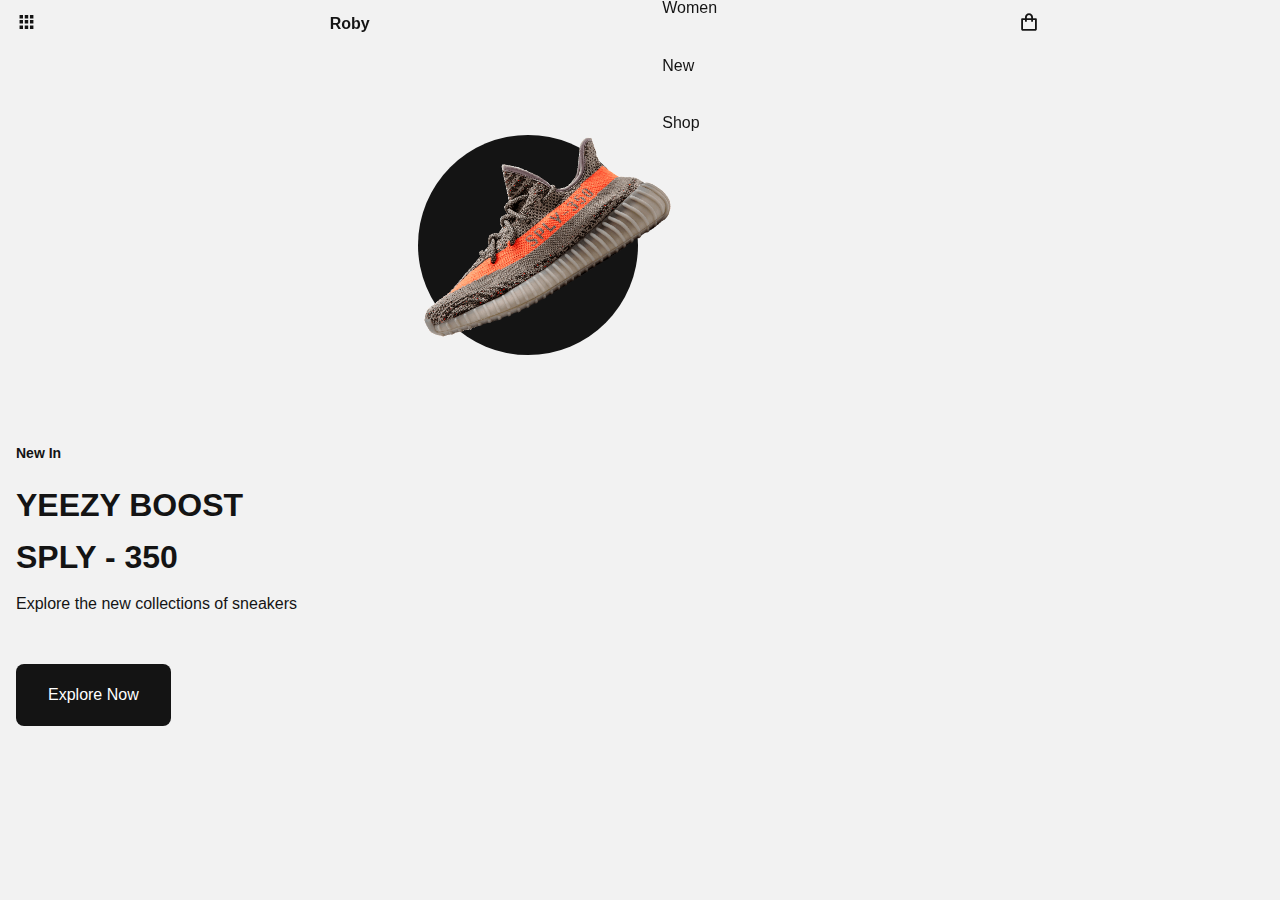
==== index.html @ 5e6370f6 "feat: home display" ====
<!DOCTYPE html>
<html lang="en">

<head>
    <meta charset="UTF-8" />
    <meta name="viewport" content="width=device-width, initial-scale=1.0" />
    <link rel="stylesheet" href="assets/css/style.css" />
    <link rel="stylesheet" href="https://unpkg.com/boxicons@2.1.4/css/boxicons.min.css" />
    <title>E-commerce</title>
</head>

<body>
    <header class="l-header" id="header">
        <nav class="nav bd-grid">
            <div class="nav__toggle" id="nav-toggle">
                <i class="bx bxs-grid"></i>
            </div>

            <a href="#" class="nav__logo">Roby</a>

            <div class="nav__menu" id="nav-menu">
                <ul class="nav__list">
                    <li class="nav__item">
                        <a href="#home" class="nav__link active">Home</a>
                    </li>
                    <li class="nav__item">
                        <a href="#featured" class="nav__link">Featured</a>
                    </li>
                    <li class="nav__item">
                        <a href="#women" class="nav__link"></a>Women
                    </li>
                    <li class="nav__item"><a href="#new" class="nav__link"></a>New</li>
                    <li class="nav__item"><a href="#" class="nav__link"></a>Shop</li>
                </ul>
            </div>

            <div class="nav__shop">
                <i class="bx bx-shopping-bag"></i>
            </div>
        </nav>
    </header>
    <main class="l-main">
        <!-- HOME  -->
        <section class="home" id="home">
            <div class="home__container bd-grid">
                <div class="home__sneaker">
                    <div class="home__shape"></div>
                    <img src="assets/img/imghome.png" alt="" class="home__img" />
                </div>

                <div class="home__data">
                    <span class="home__new">New In</span>
                    <h1 class="home__title">
                        YEEZY BOOST <br />
                        SPLY - 350
                    </h1>
                    <p class="home__description">
                        Explore the new collections of sneakers
                    </p>
                    <a href="#" class="button">Explore Now</a>
                </div>
            </div>
        </section>
    </main>
    <footer></footer>
    <script src="main.js"></script>
</body>

</html>
---- assets/css/style.css ----
:root{
    --header-height: 3rem;

    /* Font */
    --font-medium: 500;
    --font-semi-bold: 600;
    --font-bold: 700;

    /* Color */
    --dark-color: #141414;
    --dark-color-light: #8a8a8a;
    --dark-color-lighter: #f2f2f2;
    --white-color: #fff;

    --body-font: 'Poppins', sans-serif;
    --big-font-size: 1.25rem;
    --bigger-font-size: 1.5rem;
    --biggest-font-size: 2rem;
    --h2-font-size: 1.25rem;
    --normal-font-size: .938rem;
    --smaller-font-size: .813rem;

    /* margin */
    --mb-1: .5rem;
    --mb-2: 1rem;
    --mb-3: 1.5rem;
    --mb-4: 2rem;
    --mb-5: 2.5rem;
    --mb-6: 3rem;

    /* z-index */
    --z-fixed: 100;

    /* rotate image */
    --rotate-img: rotate(-30deg);
}

@media screen and (min-width: 768px){
    :root{
        --big-font-size: 1.5rem;
        --bigger-font-size: 2rem;
        --biggest-font-size: 3rem;
        --normal-font-size: 1rem;
        --smaller-font-size: .875rem;
    }
}

*,::before,::after{
    box-sizing: border-box;
}

html{
    scroll-behavior: smooth;
}

body{
    margin: var(--header-height) 0 0 0;
    font-family: var(--body-font);
    font-size: var(--normal-font-size);
    font-weight: var(--font-medium);
    color: var(--dark-color);
    line-height: 1.6;
}

h1, h2, h3, p, ul{
    margin: 0;
}

ul{
    padding: 0;
    list-style: none;
}

a{
    text-decoration: none;
    color: var(--dark-color);
}

img{
    max-width: 100%;
    height: auto;
    display: block;
}

.section{
    padding: 5rem 0 2rem;
}

.section-title{
    position: relative;
    font-size: var(--big-font-size);
    margin-bottom: var(--mb-4);
    text-align: center;
    letter-spacing: .1rem;
}

.section-title::after{
    content: '';
    position: absolute;
    width: 56px;
    height: .18rem;
    top: -1rem;
    left: 0;
    right: 0;
    margin: auto;
    background-color: var(--dark-color);
}

.bd-grid{
    max-width: 1024px;
    display: grid;
    grid-template-columns: 100%;
    column-gap: 2rem;
    width: calc(100%-2rem);
    margin-left: var(--mb-2);
    margin-right: var(--mb-2);
}

.l-header{
    width: 100%;
    position: fixed;
    top: 0;
    left: 0;
    z-index: var(--z-fixed);
    background-color: var(--dark-color-lighter);
}

.nav{
    height: var(--header-height);
    display: flex;
    justify-content: space-between;
    align-items: center;
}

@media screen and (max-width: 768px){
    .nav__menu{
        position: fixed;
        top: var(--header-height);
        left: -100%;
        width: 70%;
        height: 100vh;
        padding: 2rem;
        background-color: var(--white-color);
        transition: .5s;
    }
}

.nav__item{
    margin-bottom: var(--mb-4);
}

.nav__logo{
    font-weight: var(--font-semi-bold);
}

.nav__toggle, .nav__shop{
    font-size: 1.3rem;
    cursor: pointer;
}

.nav__toggle:hover{
    scale: 110%;
}

.show{
    left: 0;
}

.active{
    position: relative;
}

.active::before{
    content: '';
    position: absolute;
    bottom: -.5rem;
    left: 45%;
    width: 4px;
    height: 4px;
    background-color: var(--dark-color);
    border-radius: 50%;
}

.scroll-header{
    background-color: var(--white-color);
    box-shadow: 0 2px 4px rgba(0, 0, 0, .1);
}



/* HOME  */
.home{
    background-color: var(--dark-color-lighter);
    overflow: hidden;
}

.home__container{
    height: calc(100vh - var(--header-height));
}

.home__sneaker{
    position: relative;
    display: flex;
    justify-content: center;
    align-self: center;
}

.home__shape{
    width: 220px;
    height: 220px;
    background-color: var(--dark-color);
    border-radius: 50%;
}

.home__img{
    position: absolute;
    top: 1.5rem;
    max-width: initial;
    width: 275px;
    transform: var(--rotate-img);
}

.home__new{
    display: block;
    font-size: var(--smaller-font-size);
    font-weight: var(--font-semi-bold);
    margin-bottom: var(--mb-2);
}

.home__title{
    font-size: var(--bigger-font-size);
    margin-bottom: var(--mb-1);
}

.home__description{
    margin-bottom: var(--mb-6);
}

/* BUTTONS */
.button{
    display: inline-block;
    background-color: var(--dark-color);
    color: var(--white-color);
    padding: 1.125rem 2rem;
    font-weight: var(--font-medium);
    border-radius: .5rem;
    transition: .3s;
}

.button:hover{
    transform: translateY(-.25remkk)
}
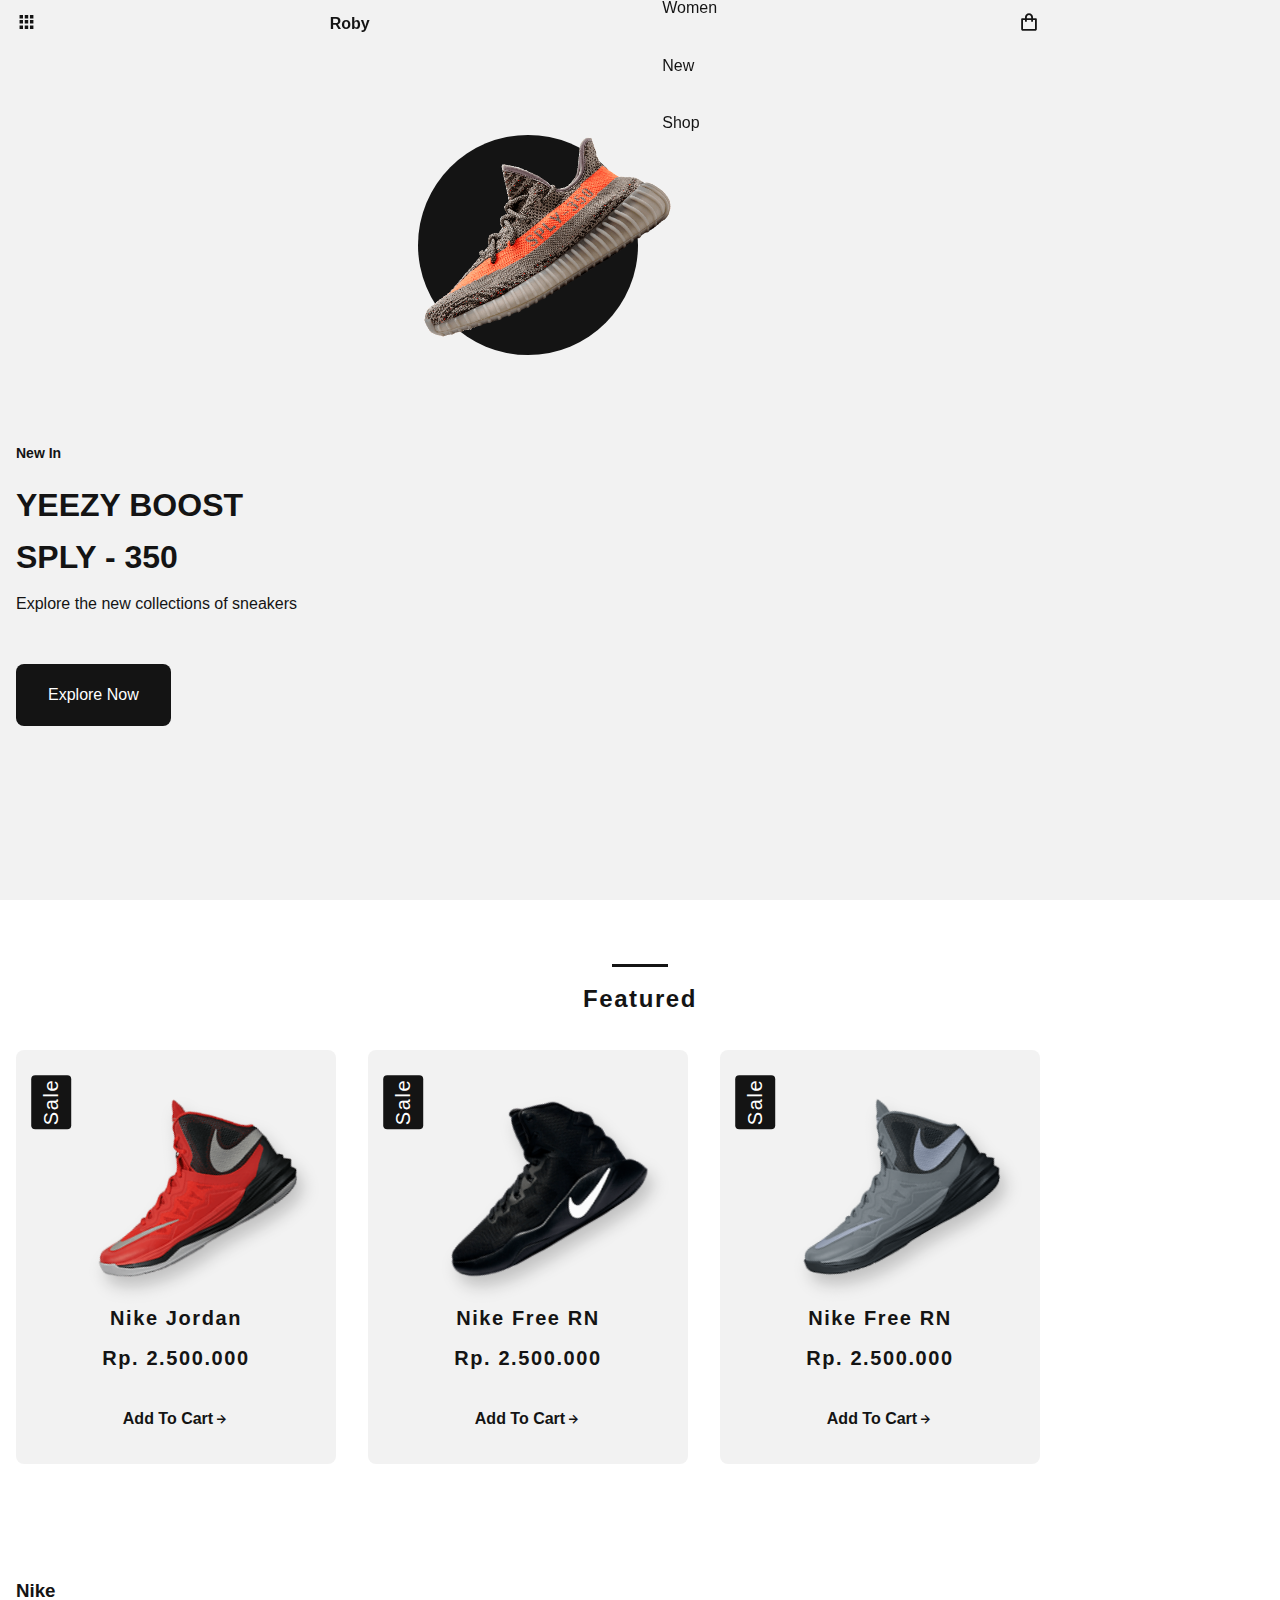
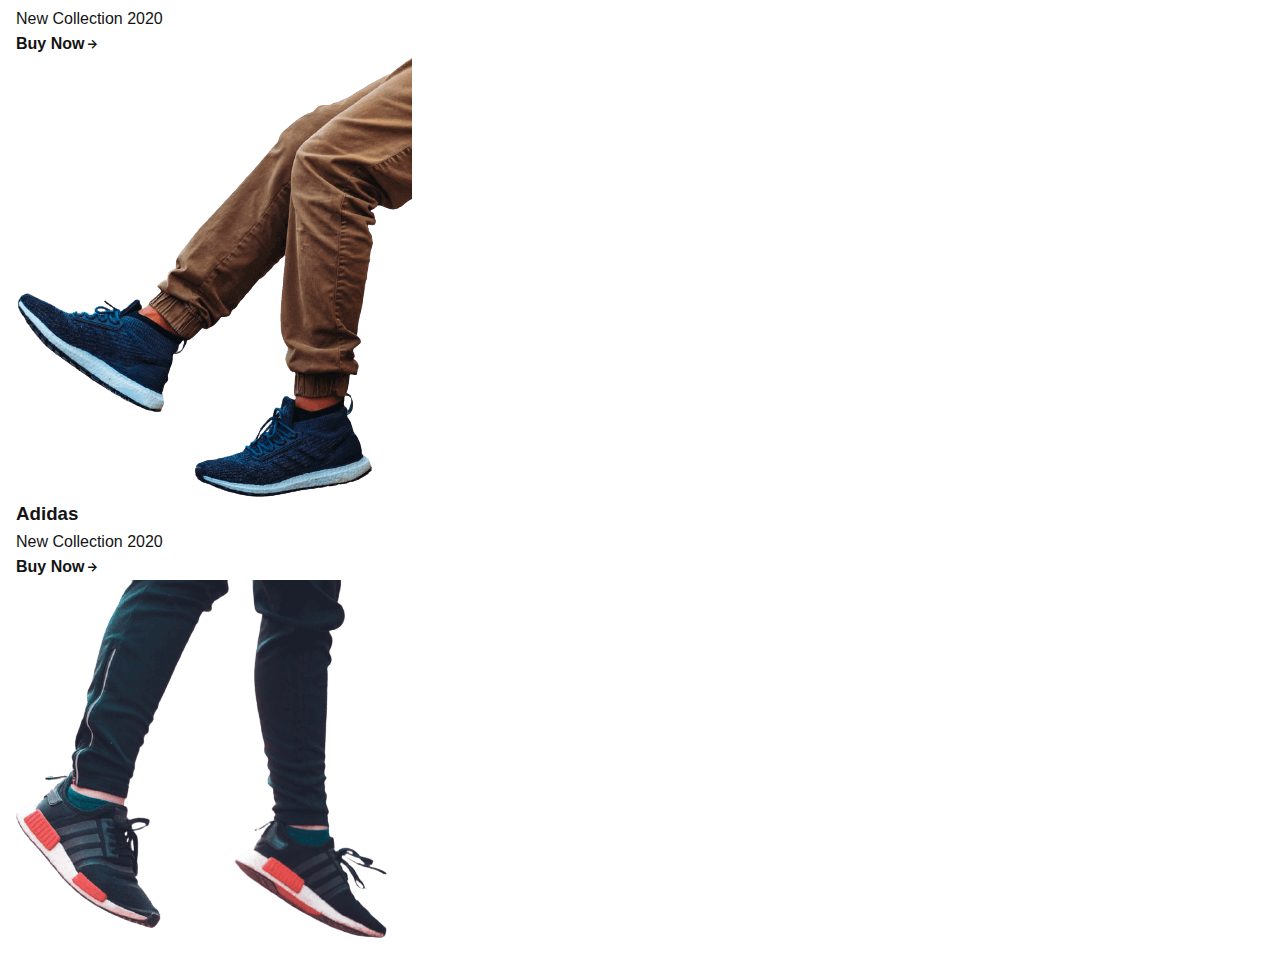
==== commit 49c04a99: "feat:: add featured section" ====
--- a/index.html
+++ b/index.html
@@ -61,6 +61,62 @@
                 </div>
             </div>
         </section>
+
+        <!-- FEATURED  -->
+        <section class="featured section" id="featured">
+            <h2 class="section-title">Featured</h2>
+
+            <div class="featured__container bd-grid">
+                <article class="sneaker">
+                    <div class="sneaker__sale">Sale</div>
+                    <img src="assets/img/featured1.png" alt="" class="sneaker__img">
+                    <span class="sneaker__name">Nike Jordan</span>
+                    <span class="sneaker__price">Rp. 2.500.000</span>
+                    <a href="" class="button-light">Add To Cart<i class='bx bx-right-arrow-alt'></i></a>
+                </article>
+                <article class="sneaker">
+                    <div class="sneaker__sale">Sale</div>
+                    <img src="assets/img/featured2.png" alt="" class="sneaker__img">
+                    <span class="sneaker__name">Nike Free RN</span>
+                    <span class="sneaker__price">Rp. 2.500.000</span>
+                    <a href="" class="button-light">Add To Cart<i class='bx bx-right-arrow-alt'></i></a>
+                </article>
+                <article class="sneaker">
+                    <div class="sneaker__sale">Sale</div>
+                    <img src="assets/img/featured3.png" alt="" class="sneaker__img">
+                    <span class="sneaker__name">Nike Free RN</span>
+                    <span class="sneaker__price">Rp. 2.500.000</span>
+                    <a href="" class="button-light">Add To Cart<i class='bx bx-right-arrow-alt'></i></a>
+                </article>
+            </div>
+        </section>
+
+        <!-- COLLECTIONS  -->
+        <section class="collection section">
+            <div class="collection__container bd-grid">
+                <div class="collection__card">
+                    <div class="collection__data">
+                        <h3 class="collection_name">Nike</h3>
+                        <p class="collection__description">New Collection 2020</p>
+                        <a href="#" class="button-light">Buy Now<i class='bx bx-right-arrow-alt'></i></a>
+                    </div>
+
+                    <img src="assets/img/collection1.png" alt="" class="colllection__img">
+                </div>
+            </div>
+            <div class="collection__container bd-grid">
+                <div class="collection__card">
+                    <div class="collection__data">
+                        <h3 class="collection_name">Adidas</h3>
+                        <p class="collection__description">New Collection 2020</p>
+                        <a href="#" class="button-light">Buy Now<i class='bx bx-right-arrow-alt'></i></a>
+                    </div>
+
+                    <img src="assets/img/collection2.png" alt="" class="colllection__img">
+                </div>
+            </div>
+        </section>
+
     </main>
     <footer></footer>
     <script src="main.js"></script>
--- a/assets/css/style.css
+++ b/assets/css/style.css
@@ -248,5 +248,79 @@
 }
 
 .button:hover{
-    transform: translateY(-.25remkk)
+    transform: translateY(-.25rem)
+}
+
+.button-light{
+    display: inline-flex;
+    color: var(--dark-color);
+    font-weight: var(--font-bold);
+    align-items: center;
+}
+
+.button-icon{
+    font-size: 1.25rem;
+    margin-left: var(--mb-1);
+    transition: .3s;
+}
+
+.button-light:hover .button-icon{
+    transform: translateX(.25rem);
+}
+
+/* FEATURED */
+
+.featured__container{
+    row-gap: 2rem;
+    grid-template-columns: repeat(auto-fit, minmax(220px, 1fr));
+
+}
+
+.sneaker{
+    position: relative;
+    display: flex;
+    flex-direction: column;
+    align-items: center;
+    padding: 2rem;
+    background-color: var(--dark-color-lighter);
+    border-radius: .5rem;
+    transition: .3s;
+}
+
+.sneaker__sale{
+    position: absolute;
+    left: .5rem;
+    background-color: var(--dark-color);
+    color: var(--white-color);
+    padding: .25rem .25rem;
+    border-radius: .25rem;
+    font-size: var(--h2-font-size);
+    transform: rotate(-90deg);
+    letter-spacing: .1rem;
+}
+
+.sneaker__img{
+    width: 220px;
+    margin-top: var(--mb-3);
+    margin-bottom: var(--mb-6);
+    transform: var(--rotate-img);
+    filter: drop-shadow(0 12px 8px rgba(0,0,0,.2));
+}
+
+.sneaker__name, .sneaker__price{
+    font-size: var(--h2-font-size);
+    letter-spacing: .1rem;
+    font-weight: var(--font-semi-bold);
+}
+
+.sneaker__name{
+    margin-bottom: var(--mb-1);
+}
+
+.sneaker__price{
+    margin-bottom: var(--mb-4);
+}
+
+.sneaker:hover{
+    transform: translateY(-.5rem);
 }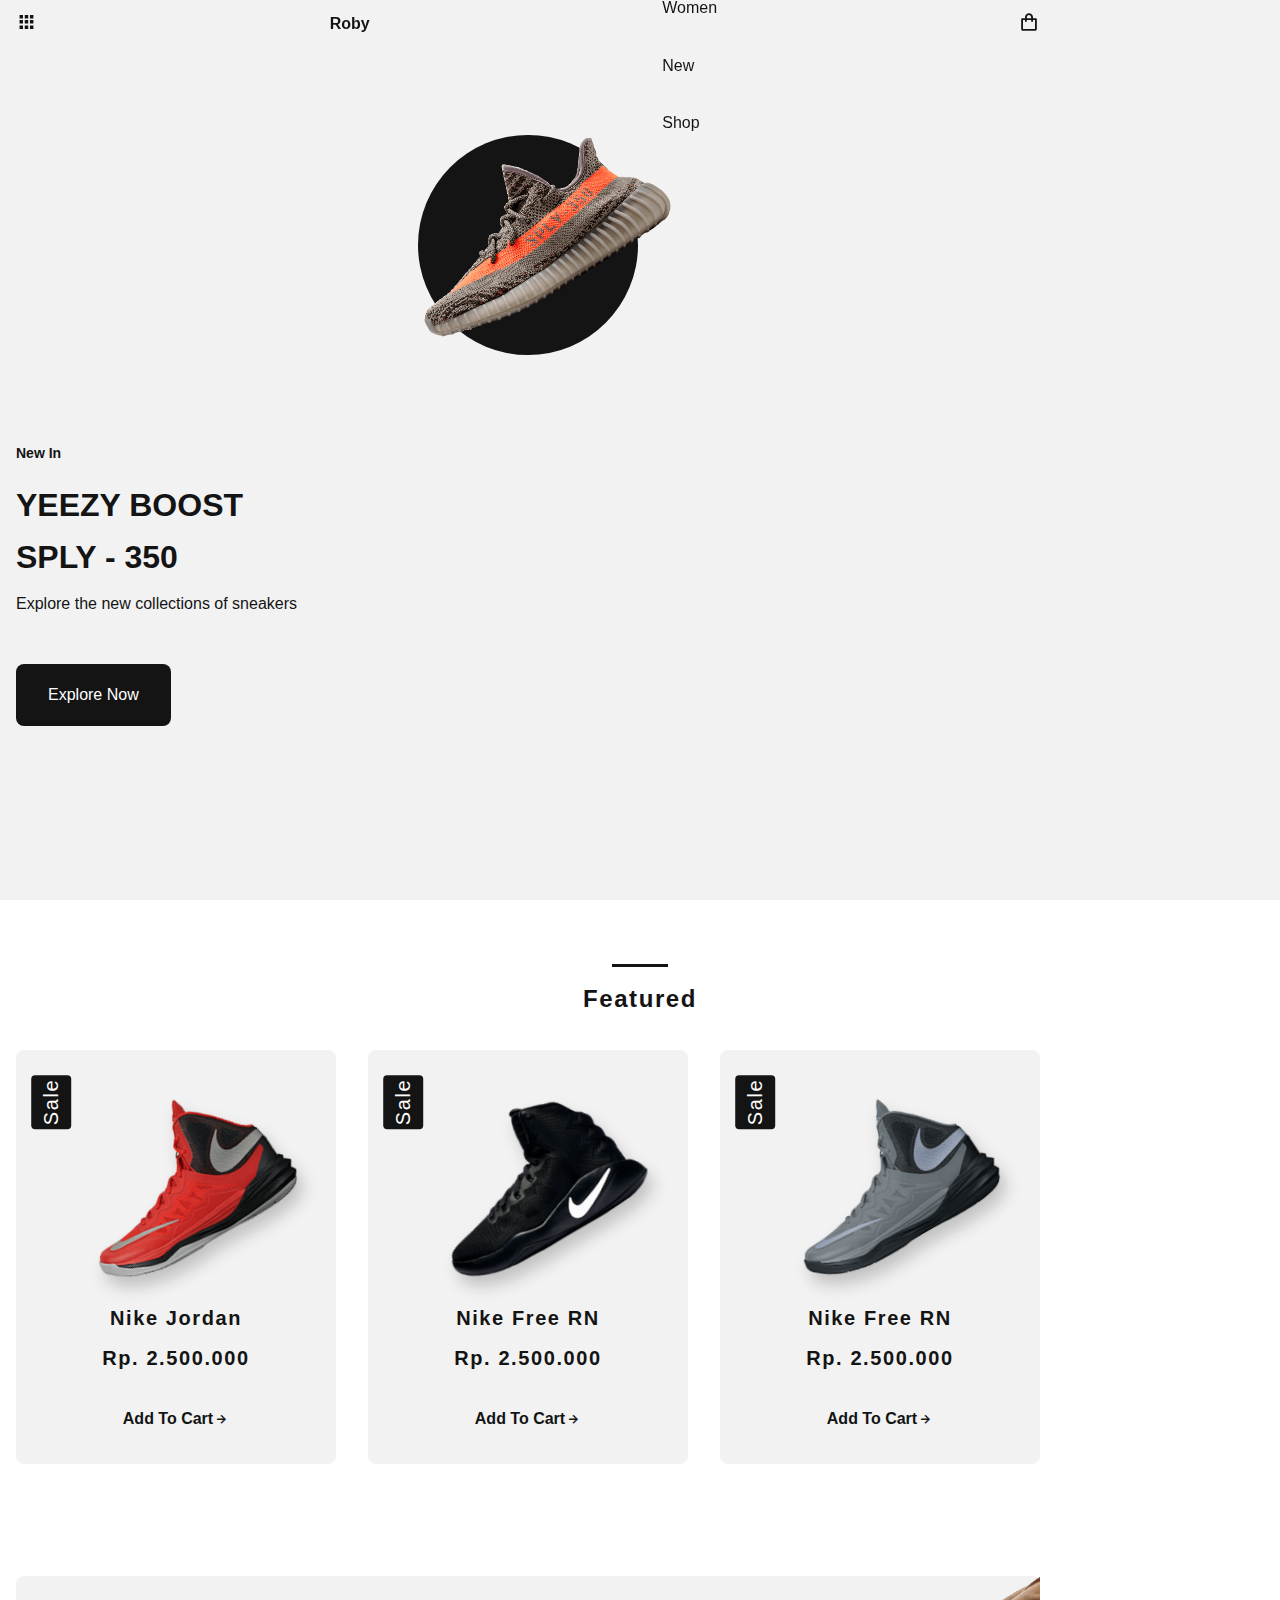
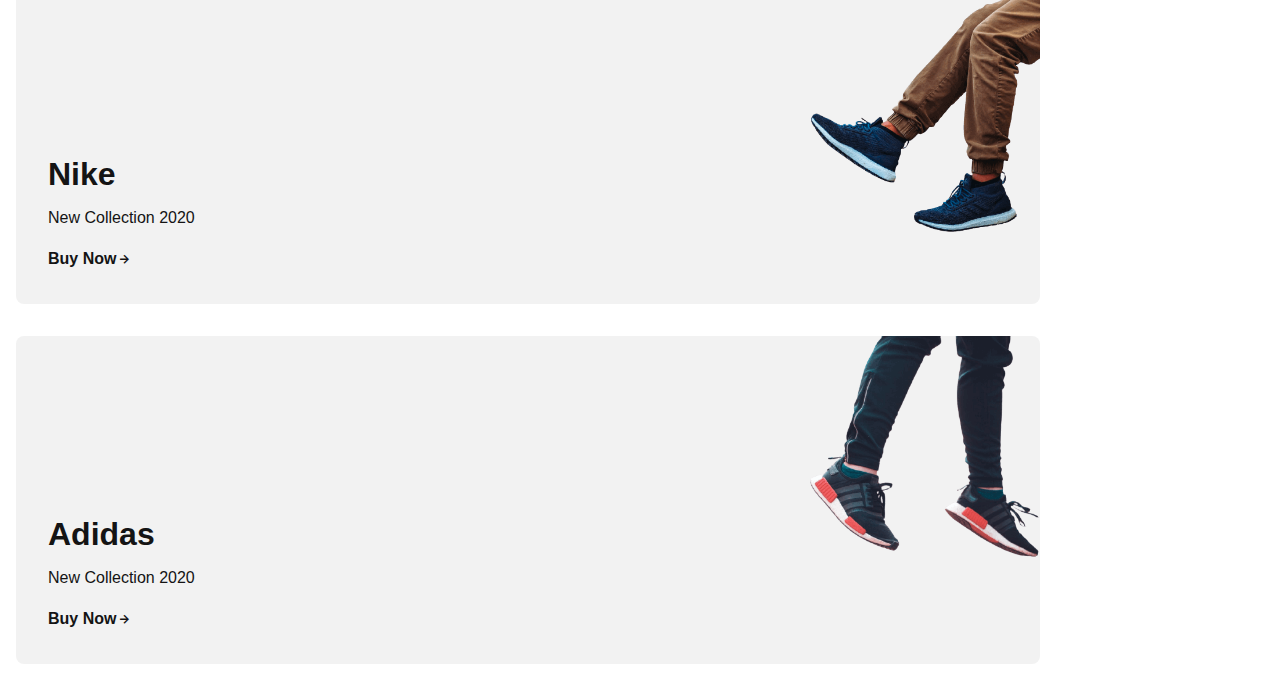
==== commit 30ad254b: "feat: add collection section" ====
--- a/index.html
+++ b/index.html
@@ -96,25 +96,24 @@
             <div class="collection__container bd-grid">
                 <div class="collection__card">
                     <div class="collection__data">
-                        <h3 class="collection_name">Nike</h3>
+                        <h3 class="collection__name">Nike</h3>
                         <p class="collection__description">New Collection 2020</p>
                         <a href="#" class="button-light">Buy Now<i class='bx bx-right-arrow-alt'></i></a>
                     </div>
 
-                    <img src="assets/img/collection1.png" alt="" class="colllection__img">
+                    <img src="assets/img/collection1.png" alt="" class="collection__img">
                 </div>
-            </div>
-            <div class="collection__container bd-grid">
                 <div class="collection__card">
                     <div class="collection__data">
-                        <h3 class="collection_name">Adidas</h3>
+                        <h3 class="collection__name">Adidas</h3>
                         <p class="collection__description">New Collection 2020</p>
                         <a href="#" class="button-light">Buy Now<i class='bx bx-right-arrow-alt'></i></a>
                     </div>
 
-                    <img src="assets/img/collection2.png" alt="" class="colllection__img">
+                    <img src="assets/img/collection2.png" alt="" class="collection__img">
                 </div>
             </div>
+            
         </section>
 
     </main>
--- a/assets/css/style.css
+++ b/assets/css/style.css
@@ -323,4 +323,44 @@
 
 .sneaker:hover{
     transform: translateY(-.5rem);
-}+}
+
+/* COLLECTION  */
+.collection__container{
+    row-gap: 2rem;
+    justify-content: center;
+}
+
+.collection__card{
+    position: relative;
+    display: flex;
+    height: 328px;
+    background-color: var(--dark-color-lighter);
+    padding: 2rem;
+    border-radius: .5rem;
+    transition: .3s;
+}
+
+.collection__data{
+    align-self: flex-end;
+}
+
+.collection__img{
+    position: absolute;
+    top: 0;
+    right: 0;
+    width: 230px;
+}
+
+.collection__name{
+    font-size: var(--bigger-font-size);
+    margin-bottom: .25rem;
+}
+
+.collection__description{
+    margin-bottom: var(--mb-2);
+}
+
+.collection__card:hover{
+    transform: translateY(-.5rem);
+}
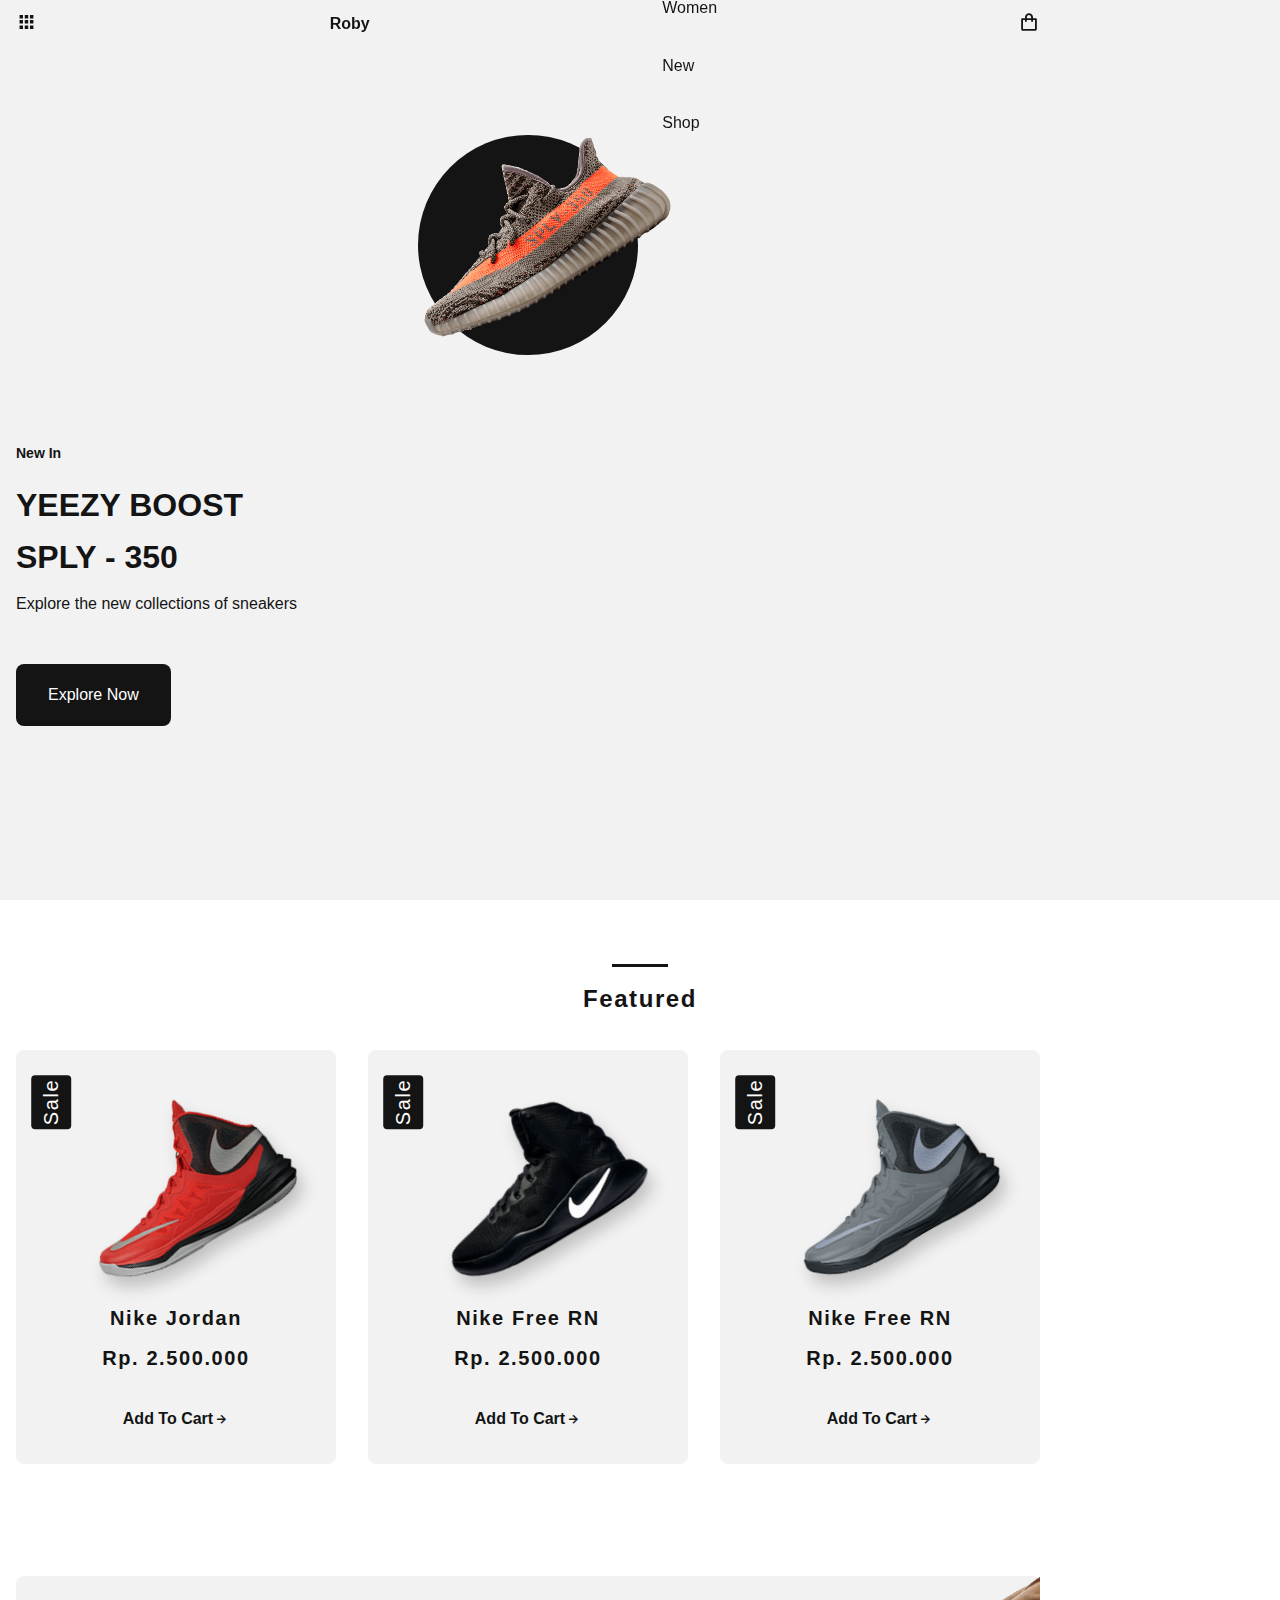
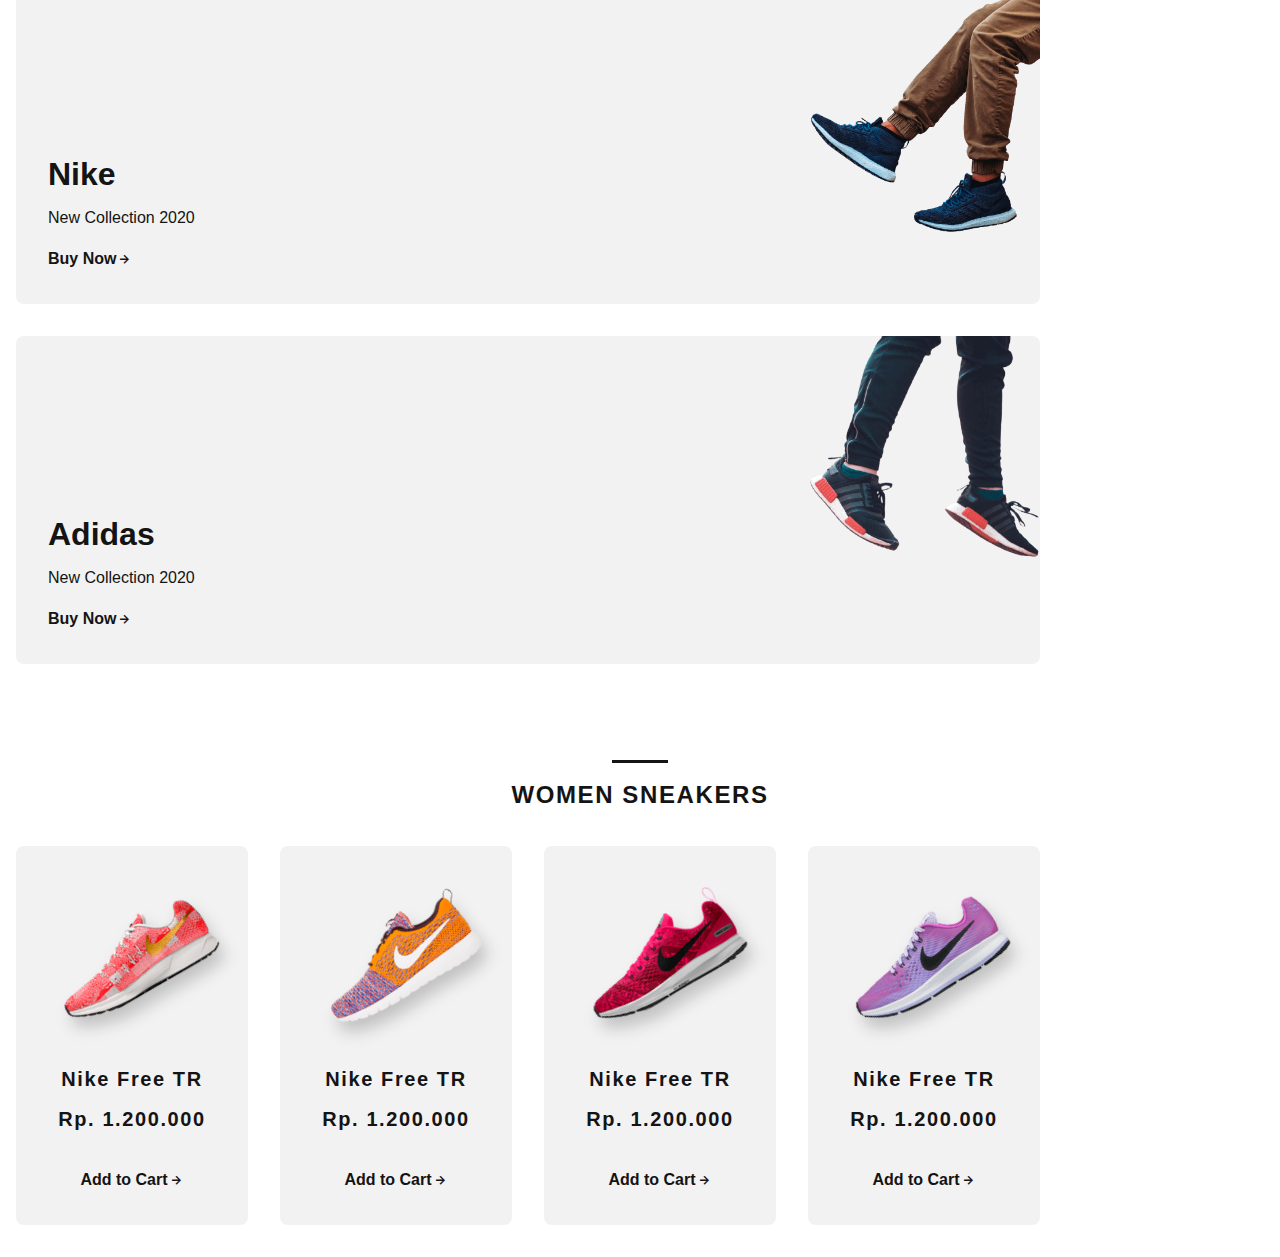
==== commit 95acb161: "feat: add women sneakers section" ====
--- a/index.html
+++ b/index.html
@@ -113,7 +113,38 @@
                     <img src="assets/img/collection2.png" alt="" class="collection__img">
                 </div>
             </div>
-            
+        </section>
+
+        <section class="women section" id="women">
+            <h2 class="section-title">WOMEN SNEAKERS</h2>
+
+            <div class="women__container bd-grid">
+
+                <article class="sneaker">
+                    <img src="assets/img/women1.png" alt="" class="sneaker__img">
+                    <span class="sneaker__name">Nike Free TR</span>
+                    <span class="sneaker__price">Rp. 1.200.000</span>
+                    <a href="" class="button-light">Add to Cart<i class='bx bx-right-arrow-alt'></i></a>
+                </article>
+                <article class="sneaker">
+                    <img src="assets/img/women2.png" alt="" class="sneaker__img">
+                    <span class="sneaker__name">Nike Free TR</span>
+                    <span class="sneaker__price">Rp. 1.200.000</span>
+                    <a href="" class="button-light">Add to Cart<i class='bx bx-right-arrow-alt'></i></a>
+                </article>
+                <article class="sneaker">
+                    <img src="assets/img/women3.png" alt="" class="sneaker__img">
+                    <span class="sneaker__name">Nike Free TR</span>
+                    <span class="sneaker__price">Rp. 1.200.000</span>
+                    <a href="" class="button-light">Add to Cart<i class='bx bx-right-arrow-alt'></i></a>
+                </article>
+                <article class="sneaker">
+                    <img src="assets/img/women4.png" alt="" class="sneaker__img">
+                    <span class="sneaker__name">Nike Free TR</span>
+                    <span class="sneaker__price">Rp. 1.200.000</span>
+                    <a href="" class="button-light">Add to Cart<i class='bx bx-right-arrow-alt'></i></a>
+                </article>
+            </div>
         </section>
 
     </main>
--- a/assets/css/style.css
+++ b/assets/css/style.css
@@ -310,7 +310,7 @@
 .sneaker__name, .sneaker__price{
     font-size: var(--h2-font-size);
     letter-spacing: .1rem;
-    font-weight: var(--font-semi-bold);
+    font-weight: var(--font-bold);
 }
 
 .sneaker__name{
@@ -364,3 +364,9 @@
 .collection__card:hover{
     transform: translateY(-.5rem);
 }
+
+/* WOMEN SNEAKERS */
+.women__container{
+    row-gap: 2rem;
+    grid-template-columns: repeat(auto-fit, minmax(220px, 1fr));
+}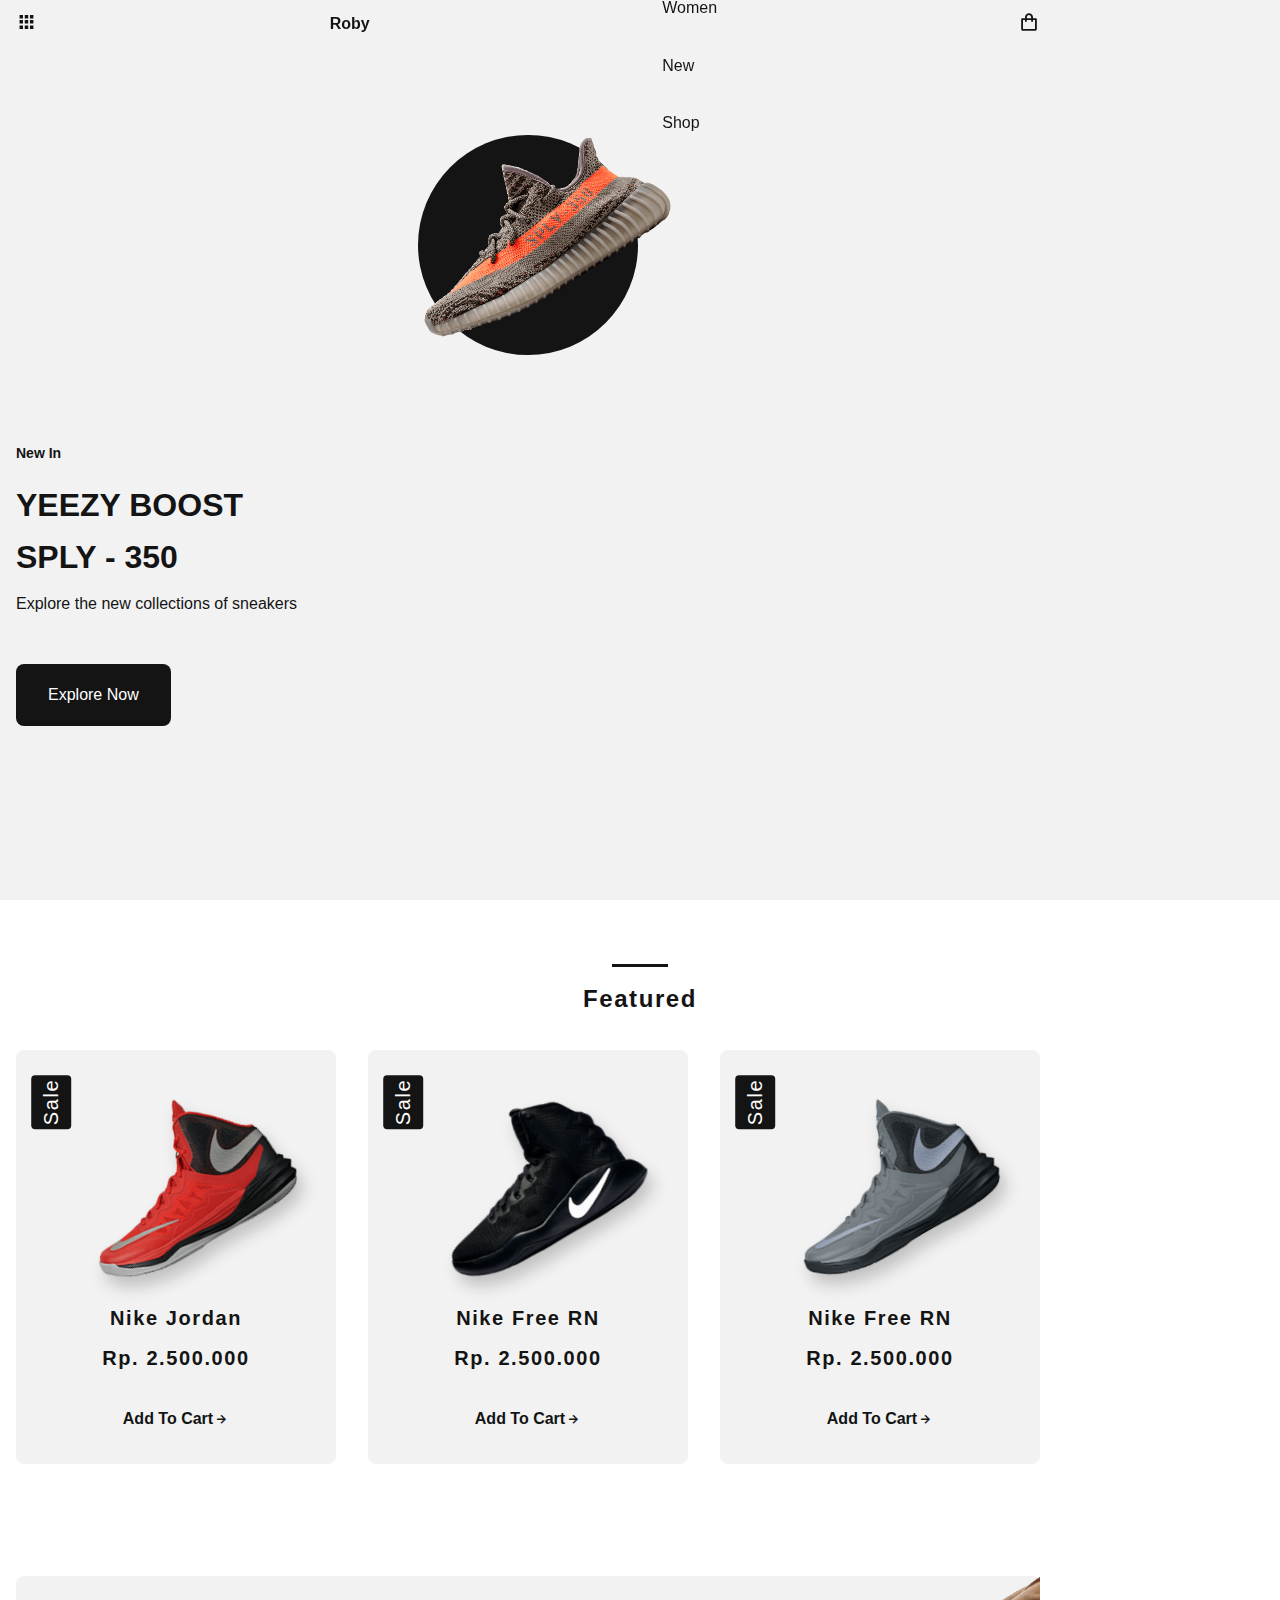
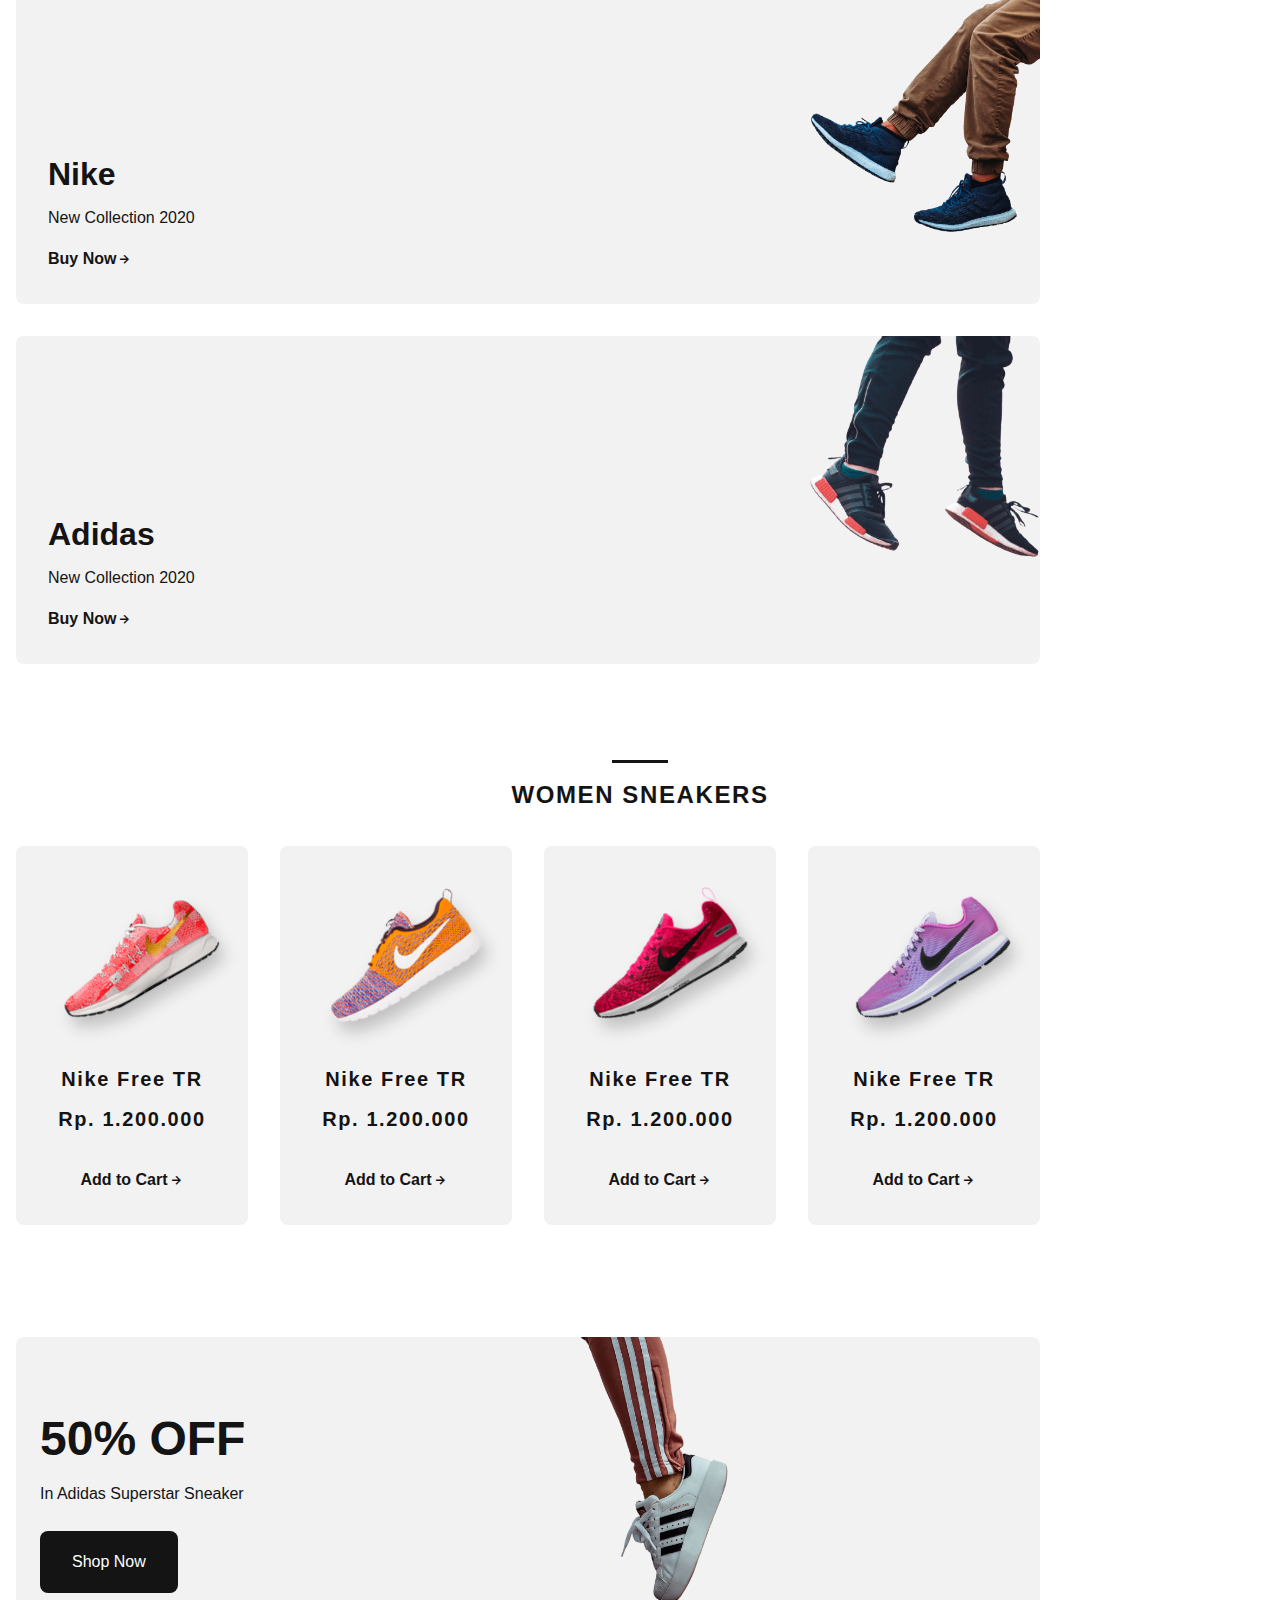
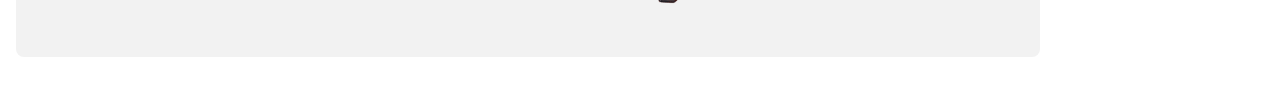
==== commit 8981006a: "feat: add offer section" ====
--- a/index.html
+++ b/index.html
@@ -147,6 +147,20 @@
             </div>
         </section>
 
+
+        <!-- OFFER  -->
+        <section class="offer section">
+            <div class="offer__container bd-grid">
+                <div class="offer__data">
+                    <h3 class="offer__title">50% OFF</h3>
+                    <p class="offer__description">In Adidas Superstar Sneaker</p>
+                    <a href="" class="button">Shop Now</a>
+                </div>
+
+                <img src="assets/img/offert.png" alt="" class="offer__img">
+            </div>
+        </section>
+
     </main>
     <footer></footer>
     <script src="main.js"></script>
--- a/assets/css/style.css
+++ b/assets/css/style.css
@@ -369,4 +369,30 @@
 .women__container{
     row-gap: 2rem;
     grid-template-columns: repeat(auto-fit, minmax(220px, 1fr));
+}
+
+/* OFFER  */
+.offer__container{
+    grid-template-columns: 55% 45%;
+    column-gap: 0;
+    background-color: var(--dark-color-lighter);
+    border-radius: .5rem;
+    justify-content: center;
+}
+
+.offer__data{
+    padding: 4rem 0 4rem 1.5rem;
+}
+
+.offer__title{
+    font-size: var(--biggest-font-size);
+    margin-bottom: .25rem;
+}
+
+.offer__description{
+    margin-bottom: var(--mb-3);
+}
+
+.offer__img{
+    width: 153px;
 }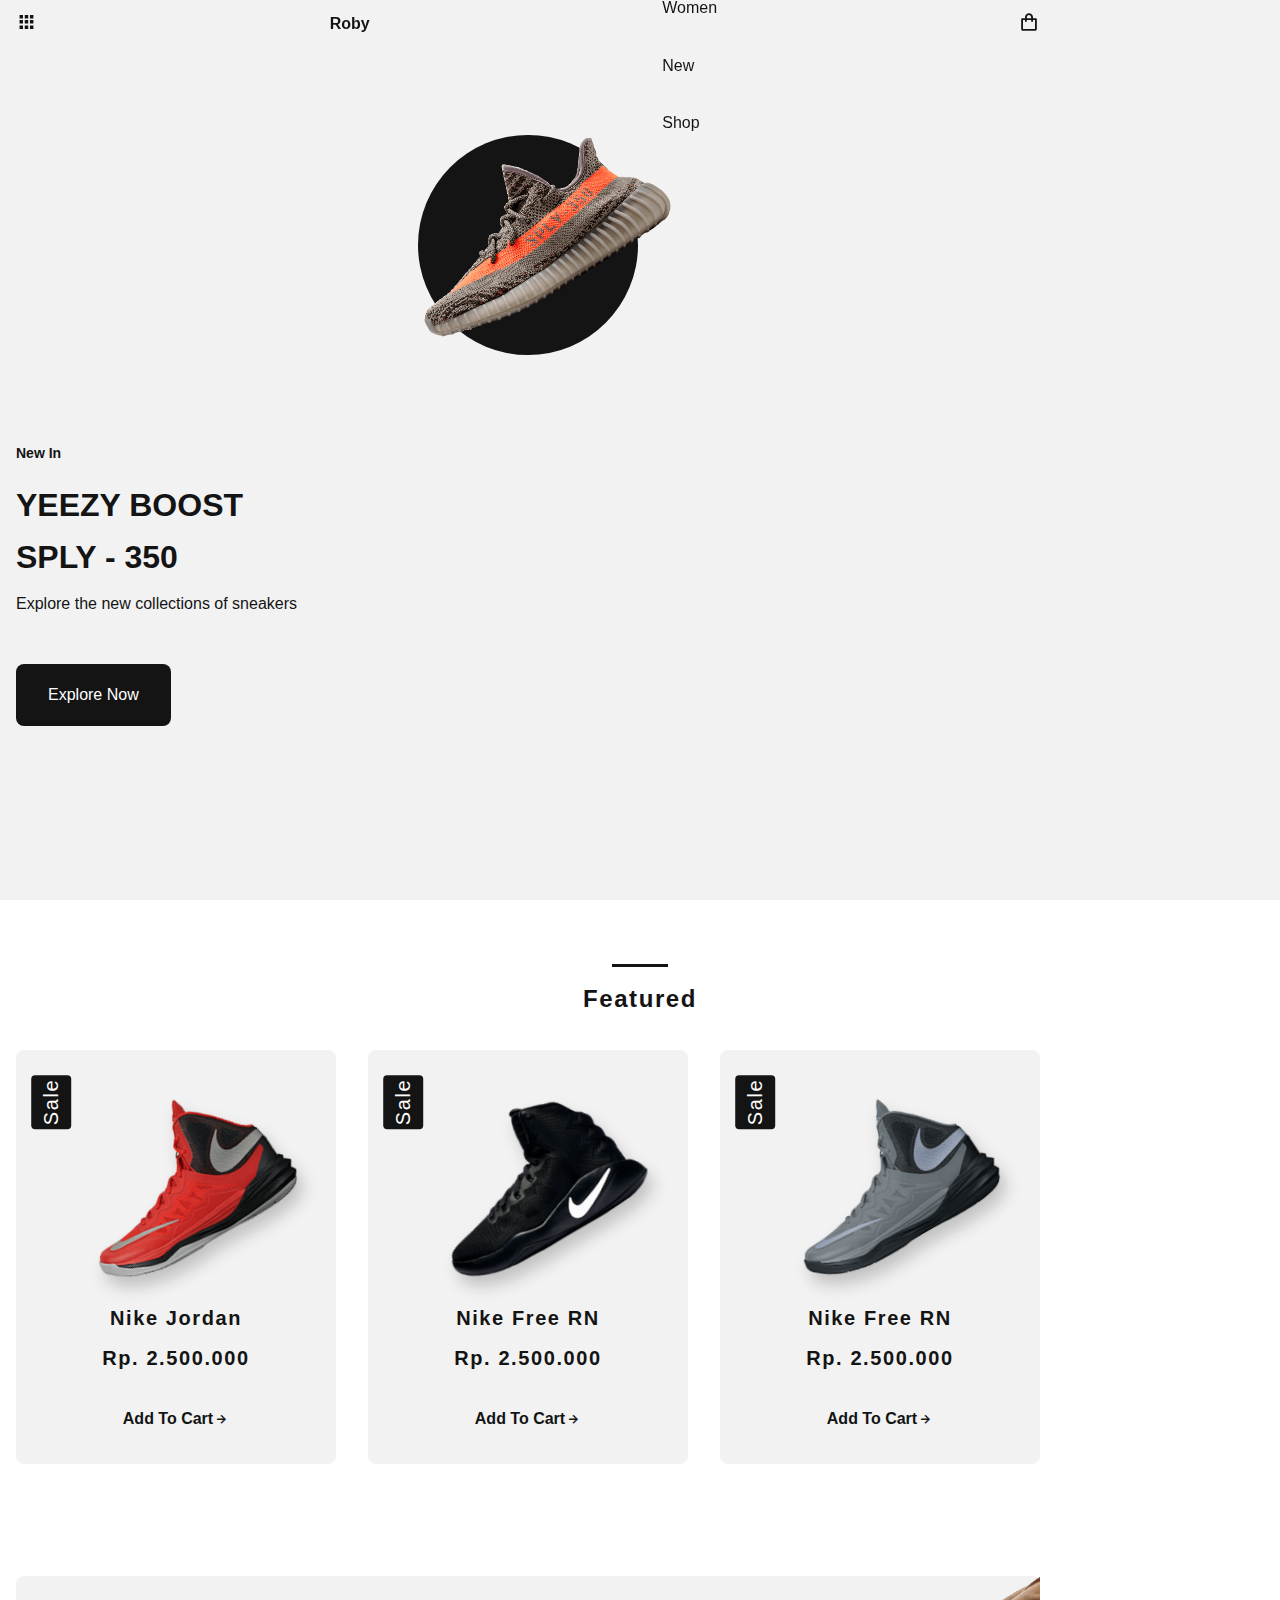
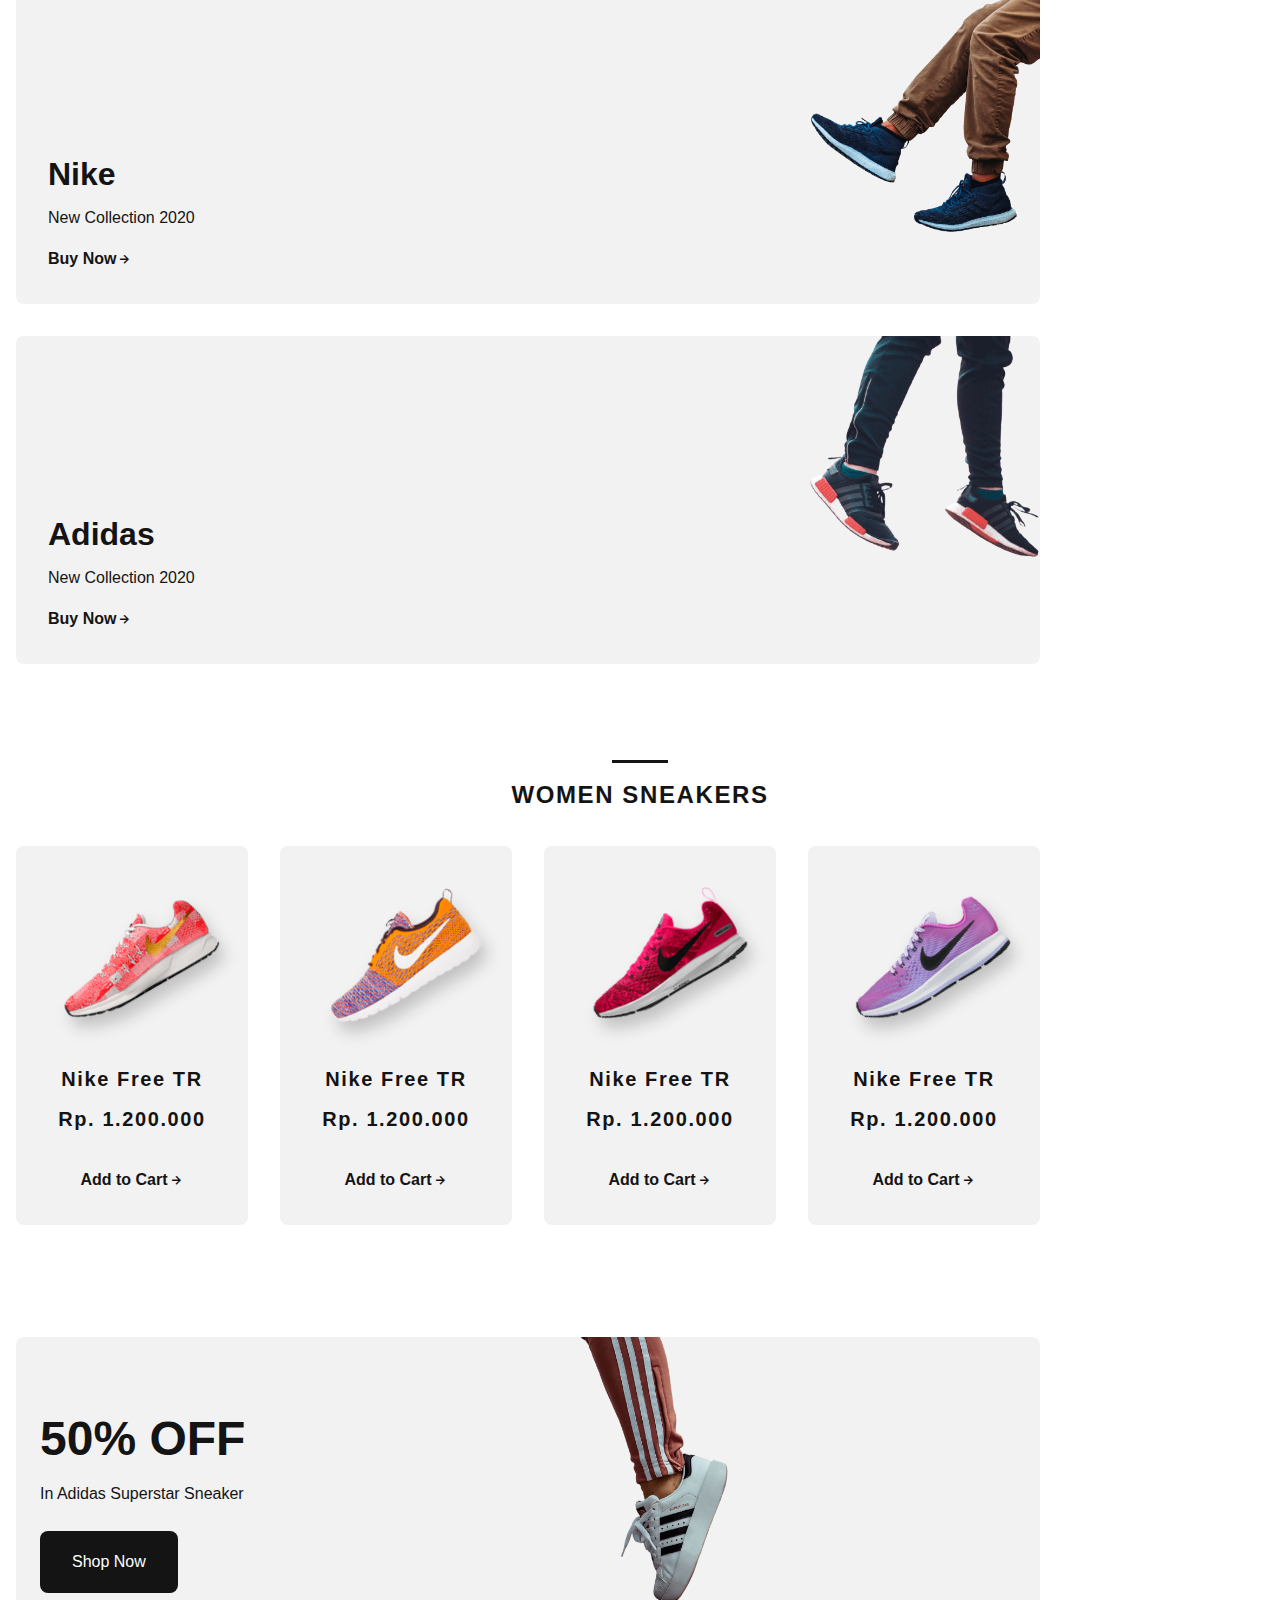
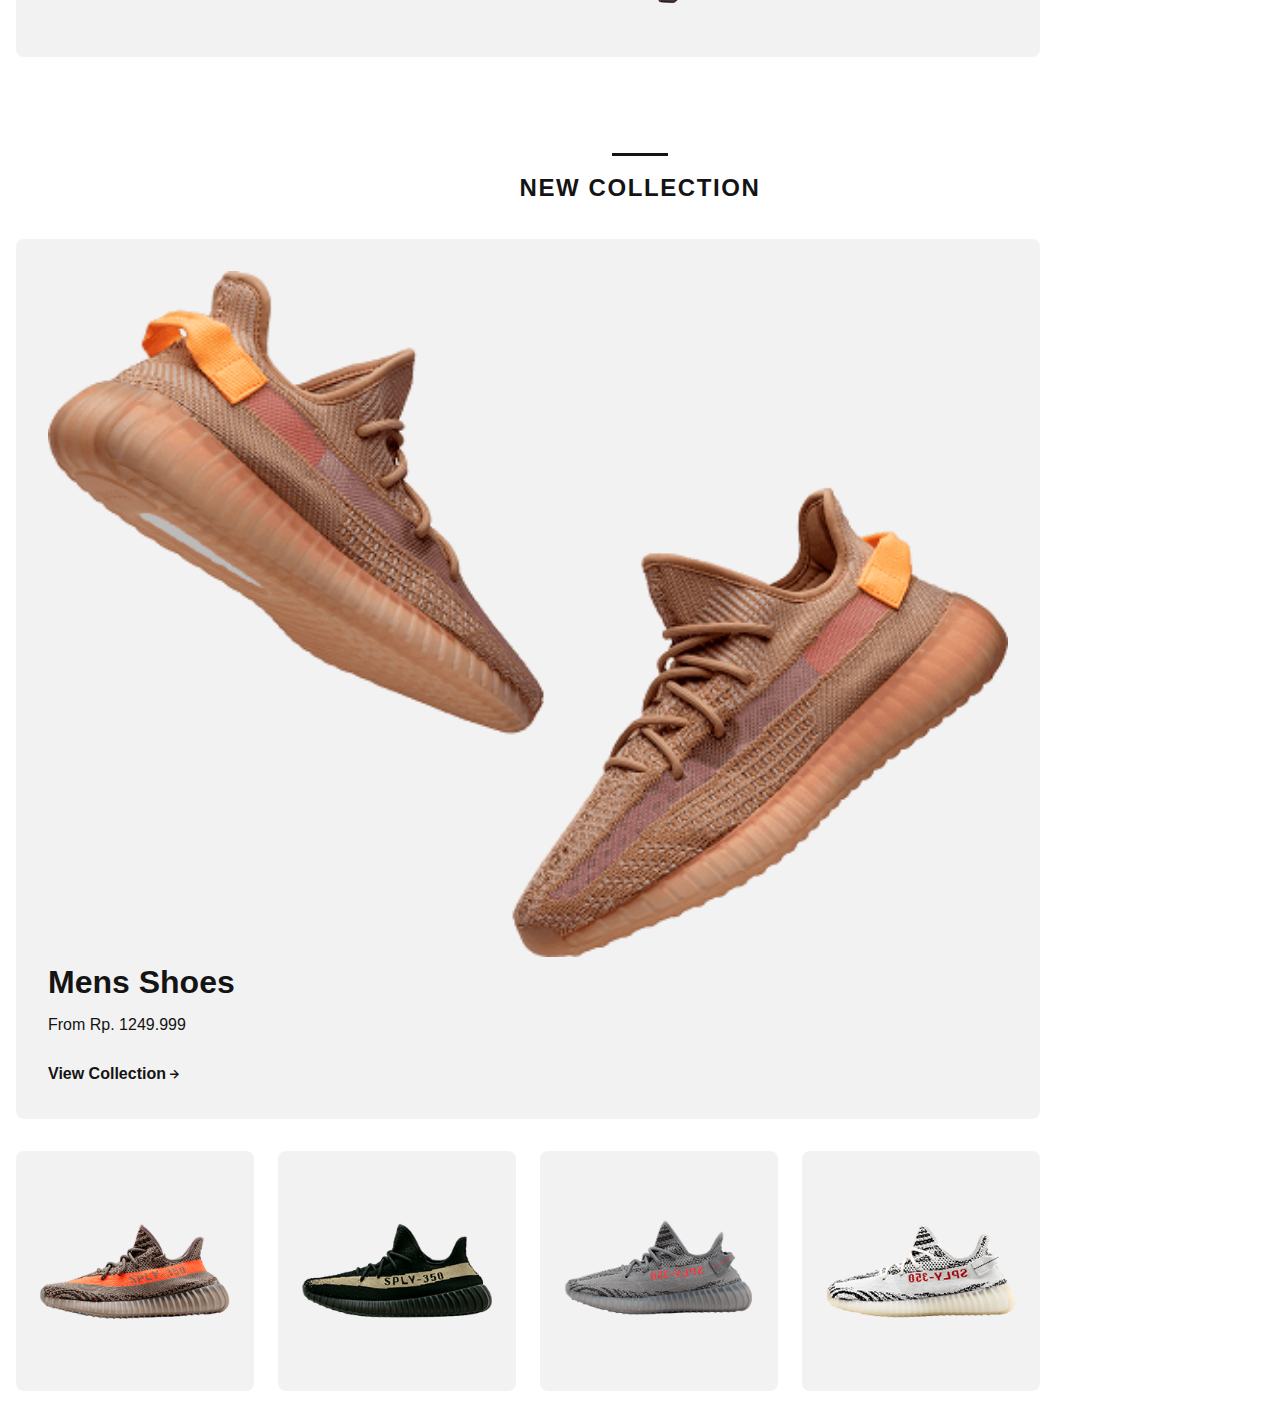
==== commit be5c6637: "feat: add new collection section" ====
--- a/index.html
+++ b/index.html
@@ -161,6 +161,47 @@
             </div>
         </section>
 
+        <!-- NEW COLLECTION  -->
+        <section class="new section" id="new">
+            <h2 class="section-title">NEW COLLECTION</h2>
+
+            <div class="new__container bd-grid">
+                <div class="new__mens">
+                    <img src="assets/img/new1.png" alt="" class="new__mens-img">
+                    <h3 class="new__title">Mens Shoes</h3>
+                    <span class="new__price">From Rp. 1249.999</span>
+                    <a href="" class="button-light">View Collection<i class='bx bx-right-arrow-alt'></i></a>
+                </div>
+
+                <div class="new__sneaker">
+                    <div class="new__sneaker-card">
+                        <img src="assets/img/new2.png" alt="" class="new__sneaker-img">
+                        <div class="new__sneaker-overlay">
+                            <a href="" class="button">Add to Cart</a>
+                        </div>
+                    </div>
+                    <div class="new__sneaker-card">
+                        <img src="assets/img/new3.png" alt="" class="new__sneaker-img">
+                        <div class="new__sneaker-overlay">
+                            <a href="" class="button">Add to Cart</a>
+                        </div>
+                    </div>
+                    <div class="new__sneaker-card">
+                        <img src="assets/img/new4.png" alt="" class="new__sneaker-img">
+                        <div class="new__sneaker-overlay">
+                            <a href="" class="button">Add to Cart</a>
+                        </div>
+                    </div>
+                    <div class="new__sneaker-card">
+                        <img src="assets/img/new5.png" alt="" class="new__sneaker-img">
+                        <div class="new__sneaker-overlay">
+                            <a href="" class="button">Add to Cart</a>
+                        </div>
+                    </div>
+                </div>
+            </div>
+        </section>
+
     </main>
     <footer></footer>
     <script src="main.js"></script>
--- a/assets/css/style.css
+++ b/assets/css/style.css
@@ -395,4 +395,70 @@
 
 .offer__img{
     width: 153px;
+}
+
+/* NEW COLLECTION  */
+.new__container{
+    row-gap: 2rem;
+}
+
+.new__mens{
+    display: flex;
+    flex-direction: column;
+    justify-content: center;
+    background-color: var(--dark-color-lighter);
+    border-radius: .5rem;
+    padding: 2rem;
+}
+
+.new__mens-ig{
+    width: 276px;
+    margin-bottom: var(--mb-3);
+}
+
+.new__title{
+    font-size: var(--bigger-font-size);
+    margin-bottom: .25rem;
+}
+
+.new__price{
+    display: block;
+    margin-bottom: var(--mb-3);
+}
+
+.new__sneaker{
+    display: grid;
+    gap: 1.5rem;
+    grid-template-columns: repeat(auto-fit, minmax(220px, 1fr));
+}
+
+.new__sneaker-card{
+    position: relative;
+    padding: 3.5rem 1.5rem;
+    background-color: var(--dark-color-lighter);
+    border-radius: .5rem;
+    overflow: hidden;
+    display: flex;
+    justify-content: center;
+}
+
+.new__sneaker-img{
+    width: 220px;
+}
+
+.new__sneaker-overlay{
+    position: absolute;
+    left: 0;
+    bottom: -100%;
+    width: 100%;
+    height: 100%;
+    display: flex;
+    justify-content: center;
+    align-items: center;
+    background-color: rgba(138, 138, 138, .3);
+    transition: .3s;
+}
+
+.new__sneaker-card:hover .new__sneaker-overlay{
+    bottom: 0;
 }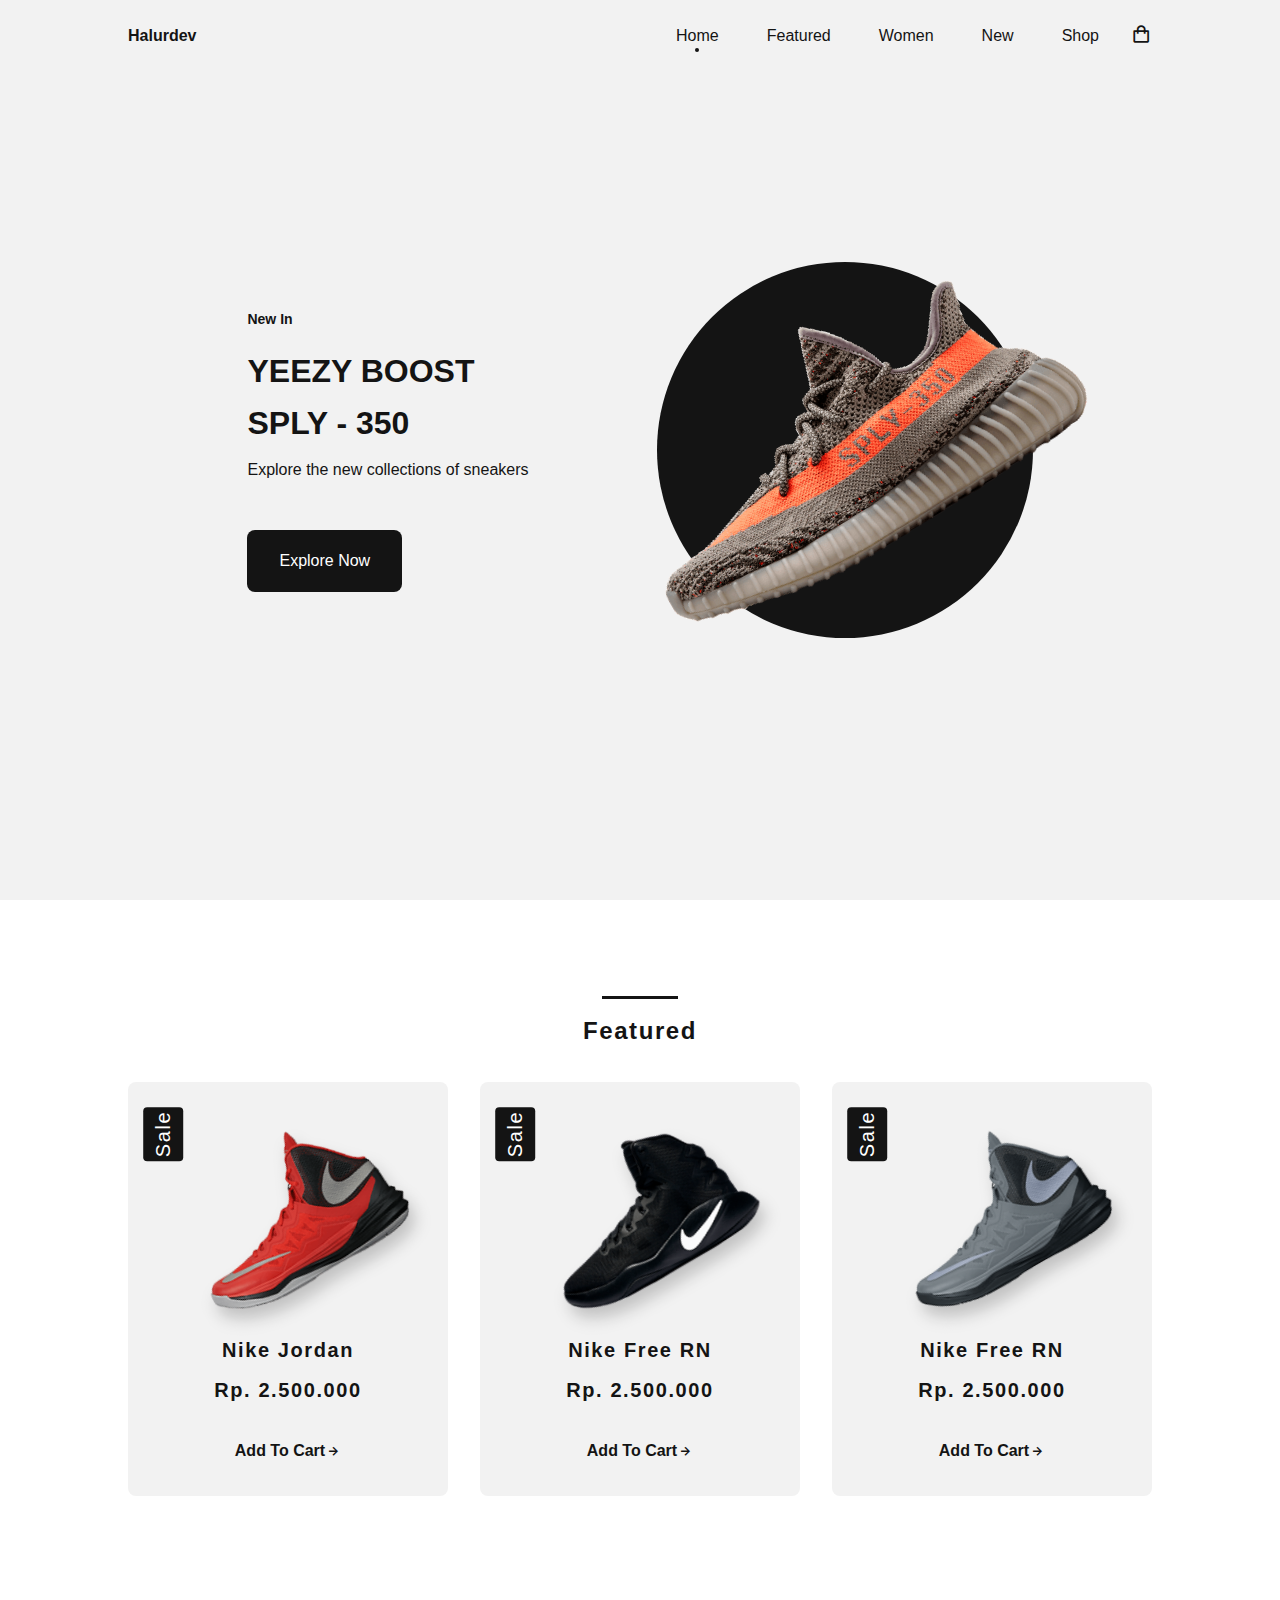
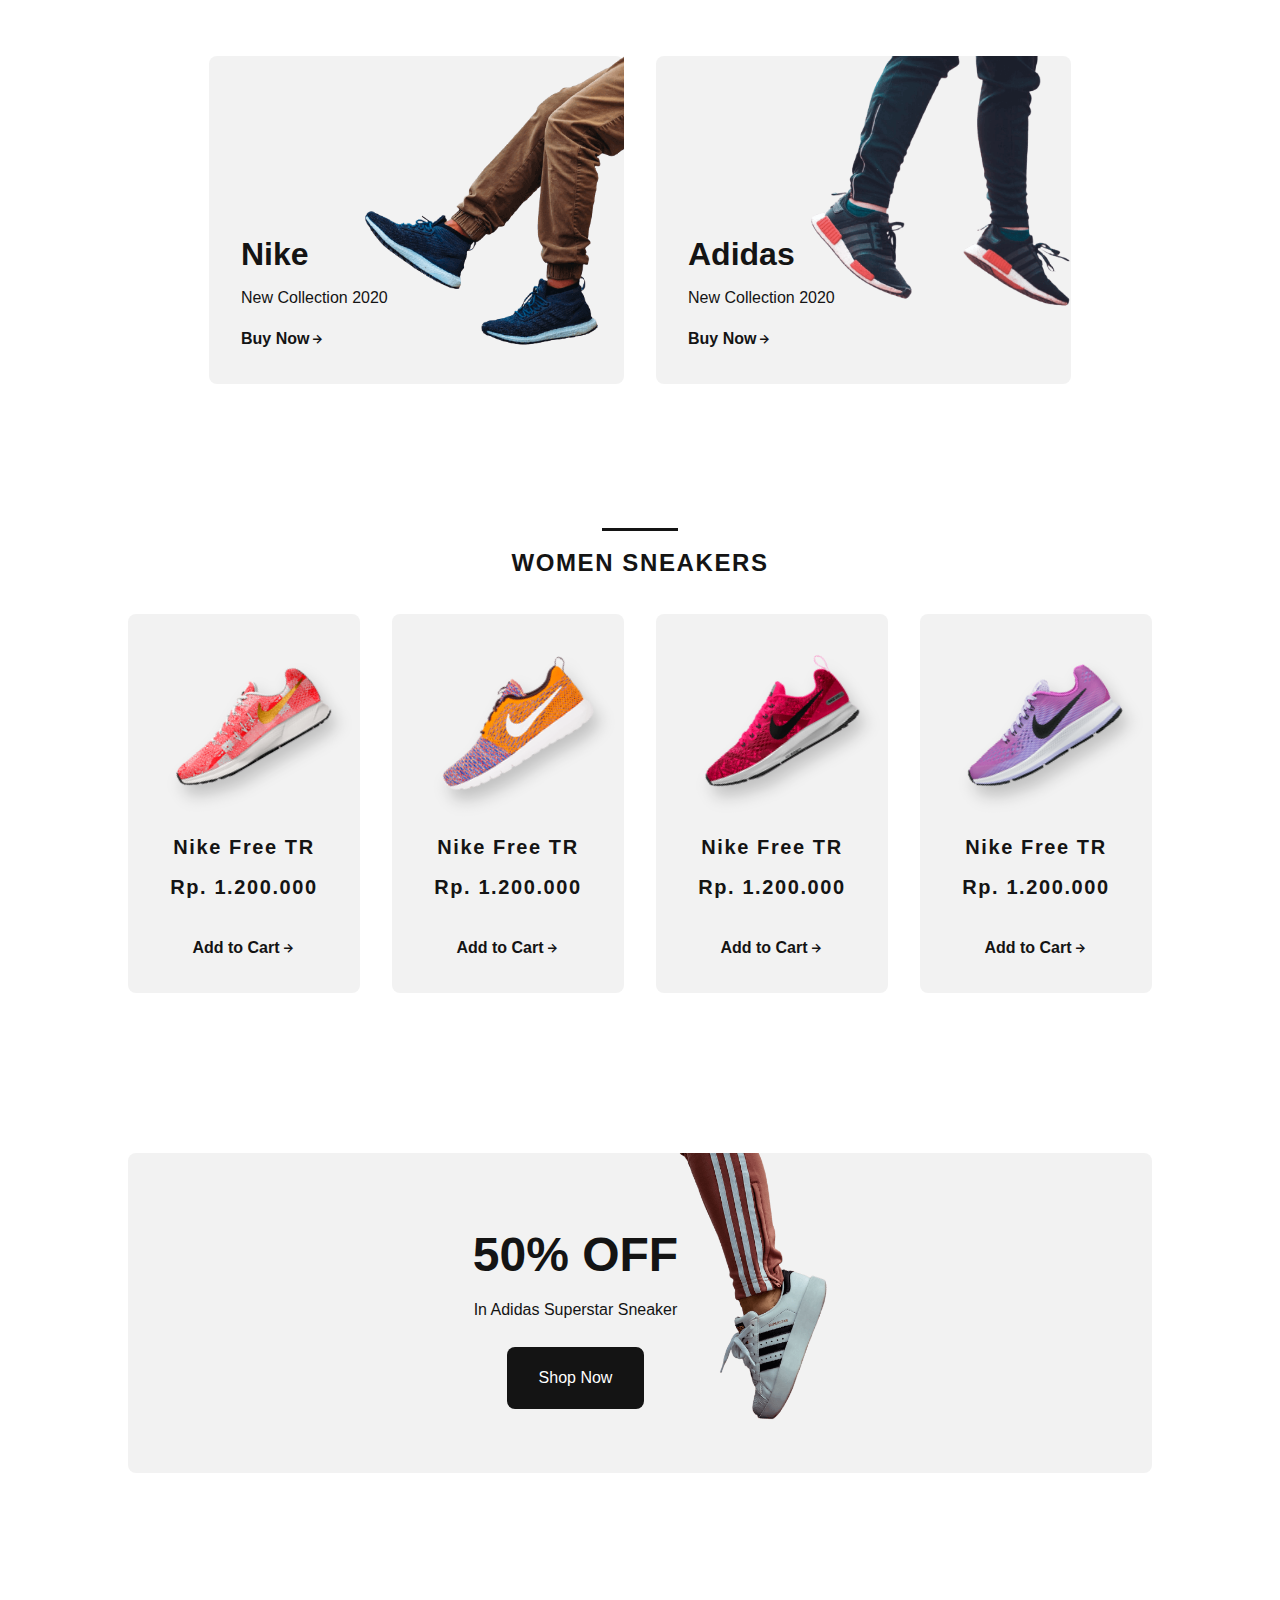
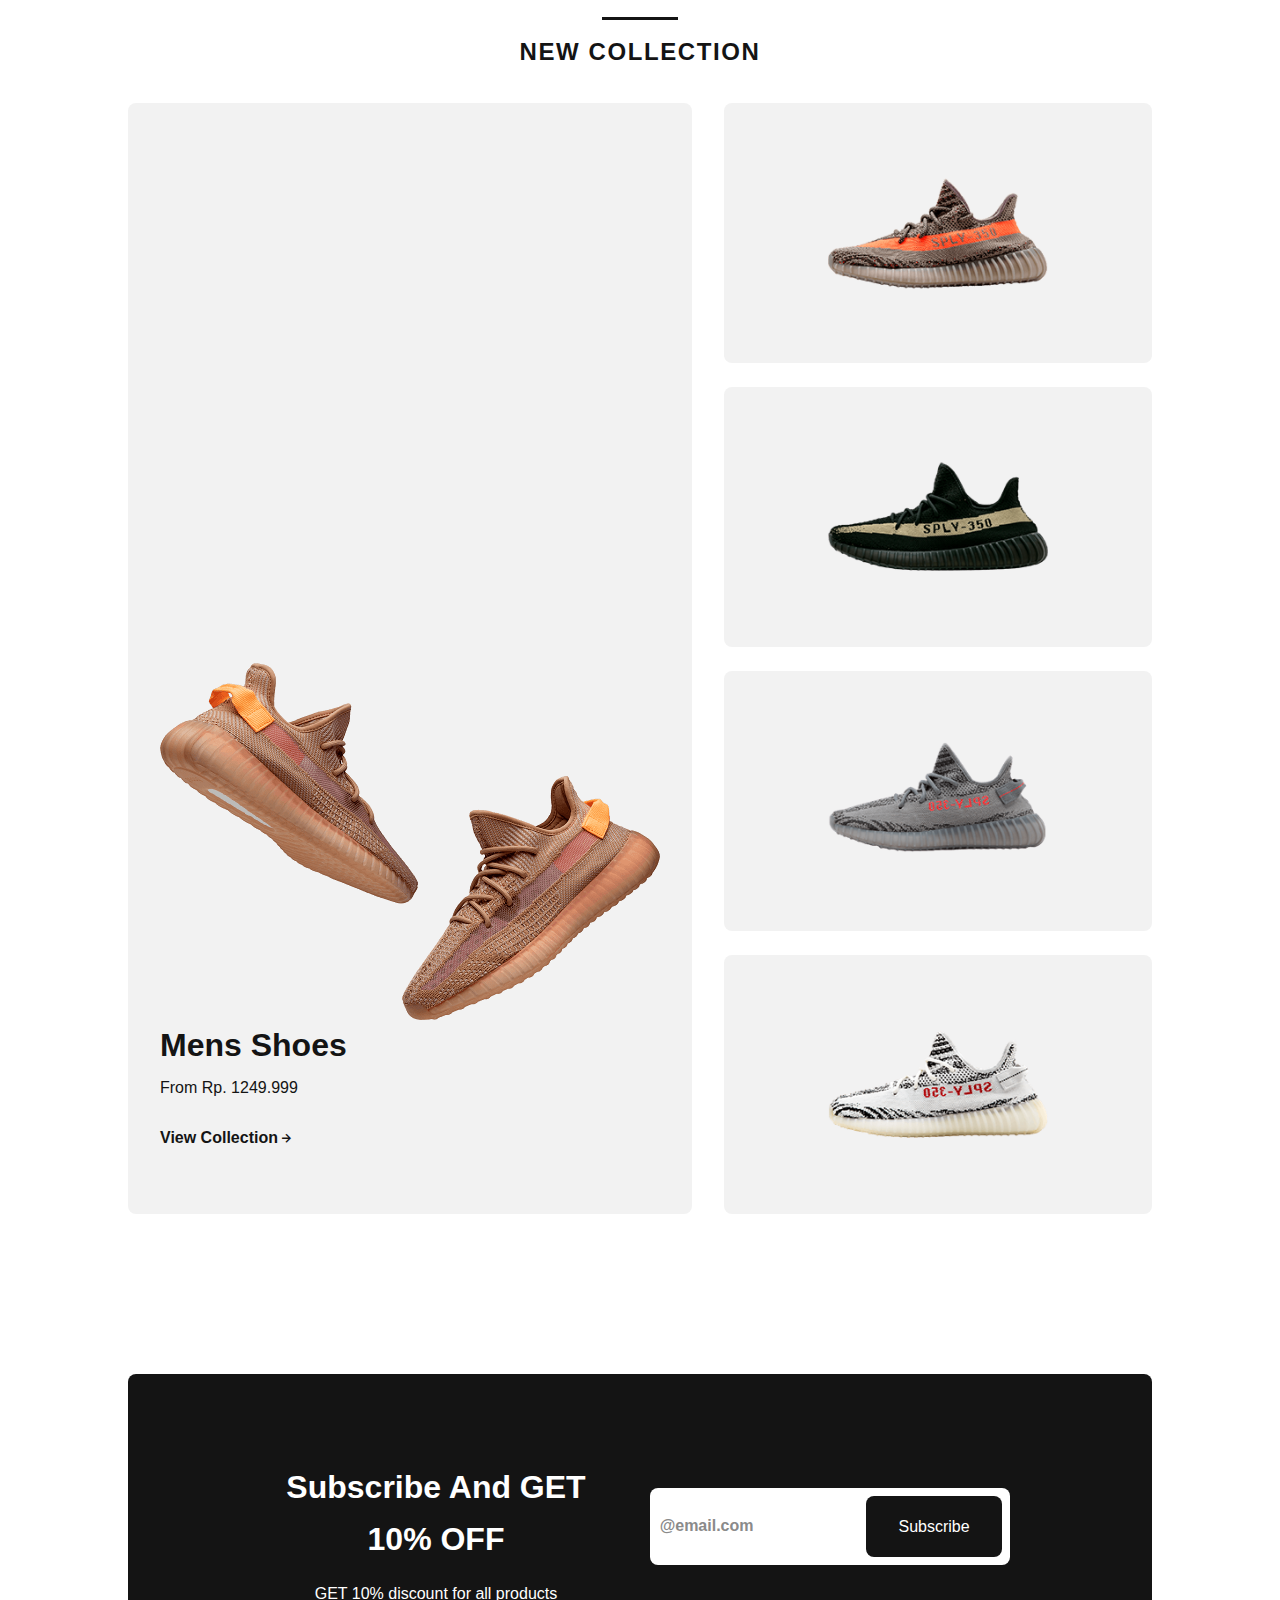
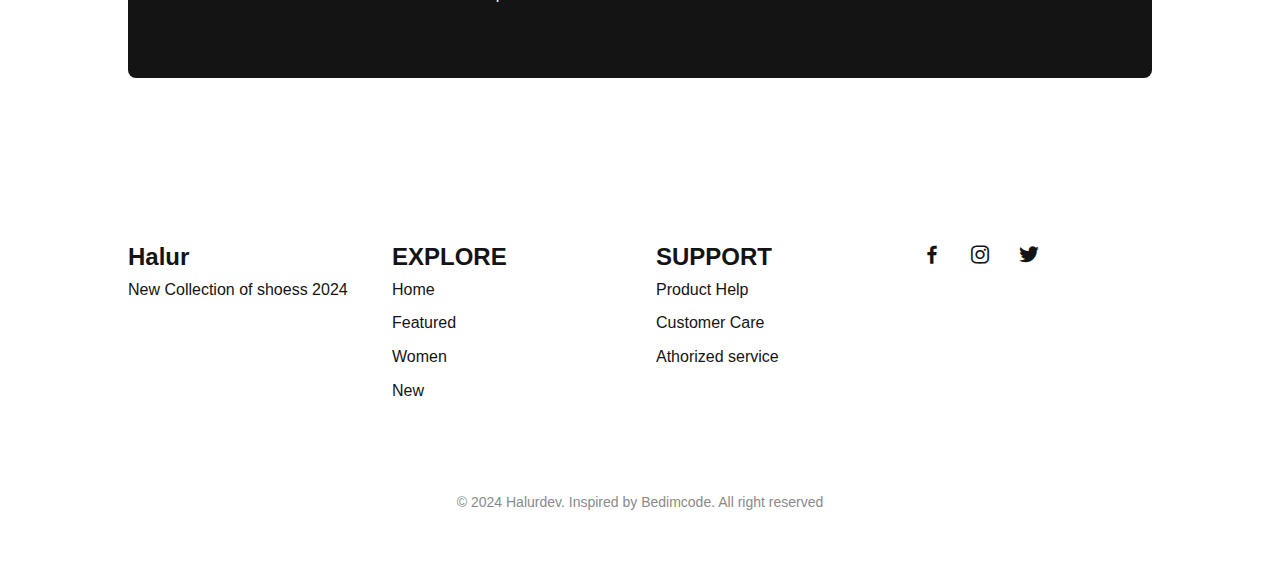
==== commit 2ebf4191: "feat: add shop section & responsive display" ====
--- a/index.html
+++ b/index.html
@@ -6,6 +6,7 @@
     <meta name="viewport" content="width=device-width, initial-scale=1.0" />
     <link rel="stylesheet" href="assets/css/style.css" />
     <link rel="stylesheet" href="https://unpkg.com/boxicons@2.1.4/css/boxicons.min.css" />
+    <link rel="icon" href="assets/img/jordan1-removebg-preview.png" type="image/icon type">
     <title>E-commerce</title>
 </head>
 
@@ -16,7 +17,7 @@
                 <i class="bx bxs-grid"></i>
             </div>
 
-            <a href="#" class="nav__logo">Roby</a>
+            <a href="#" class="nav__logo">Halurdev</a>
 
             <div class="nav__menu" id="nav-menu">
                 <ul class="nav__list">
@@ -27,10 +28,14 @@
                         <a href="#featured" class="nav__link">Featured</a>
                     </li>
                     <li class="nav__item">
-                        <a href="#women" class="nav__link"></a>Women
-                    </li>
-                    <li class="nav__item"><a href="#new" class="nav__link"></a>New</li>
-                    <li class="nav__item"><a href="#" class="nav__link"></a>Shop</li>
+                        <a href="#women" class="nav__link">Women</a>
+                    </li>
+                    <li class="nav__item">
+                        <a href="#new" class="nav__link">New</a>
+                    </li>
+                    <li class="nav__item">
+                        <a href="./shop.html" class="nav__link">Shop</a>
+                    </li>
                 </ul>
             </div>
 
@@ -202,8 +207,53 @@
             </div>
         </section>
 
+        <!-- NEWSLETTER  -->
+        <section class="newsletter section">
+            <div class="newsletter__container bd-grid">
+                <div>
+                    <h3 class="newsletter__title">Subscribe And GET <br> 10% OFF</h3>
+                    <p class="newsletter__description">GET 10% discount for all products</p>
+                </div>
+                <form action="" class="newsletter__subscription">
+                    <input type="text" placeholder="@email.com" class="newsletter__input">
+                    <a href="#" class="button">Subscribe</a>
+                </form>
+            </div>
+        </section>
+
     </main>
-    <footer></footer>
+    <footer class="footer section">
+        <div class="footer__container bd-grid">
+            <div class="footer__box">
+                <h3 class="footer__title">Halur</h3>
+                <p class="footer__description">New Collection of shoess 2024</p>
+            </div>
+            <div class="footer__box">
+                <h3 class="footer__title">EXPLORE</h3>
+                <ul>
+                    <li><a href="#home" class="footer__link">Home</a></li>
+                    <li><a href="#featured" class="footer__link">Featured</a></li>
+                    <li><a href="#women" class="footer__link">Women</a></li>
+                    <li><a href="#new" class="footer__link">New</a></li>
+                </ul>
+            </div>
+            <div class="footer__box">
+                <h3 class="footer__title">SUPPORT</h3>
+                <ul>
+                    <li><a href="#" class="footer__link">Product Help</a></li>
+                    <li><a href="#" class="footer__link">Customer Care</a></li>
+                    <li><a href="#" class="footer__link">Athorized service</a></li>
+                </ul>
+            </div>
+            <div class="footer__box">
+                <a href="" class="footer__social"><i class='bx bxl-facebook' ></i></a>
+                <a href="" class="footer__social"><i class='bx bxl-instagram' ></i></a>
+                <a href="" class="footer__social"><i class='bx bxl-twitter' ></i></a>
+            </div>
+        </div>
+
+        <p class="footer__copy">&#169; 2024 Halurdev. Inspired by Bedimcode. All right reserved</p>
+    </footer>
     <script src="main.js"></script>
 </body>
 
--- a/assets/css/style.css
+++ b/assets/css/style.css
@@ -325,6 +325,20 @@
     transform: translateY(-.5rem);
 }
 
+.sneaker__pages{
+    margin-top: var(--mb-6);
+}
+
+.sneaker__pag{
+    padding: .5rem 1rem;
+    border: 1px solid var(--dark-color);
+}
+
+.sneaker__pag:hover{
+    background-color: var(--dark-color);
+    color: var(--white-color);
+}
+
 /* COLLECTION  */
 .collection__container{
     row-gap: 2rem;
@@ -461,4 +475,205 @@
 
 .new__sneaker-card:hover .new__sneaker-overlay{
     bottom: 0;
+}
+
+/* NEWSLETTER  */
+.newsletter__container{
+    background-color: var(--dark-color);
+    color: var(--white-color);
+    padding: 2rem .5rem;
+    border-radius: .5rem;
+    text-align: center;
+}
+
+.newsletter__title{
+    font-size: var(--bigger-font-size);
+    margin: var(--mb-2);
+}
+
+.newsletter__description{
+    margin-bottom: var(--mb-5);
+}
+
+.newsletter__subscription{
+    display: flex;
+    column-gap: .5rem;
+    background-color: var(--white-color);
+    padding: .5rem;
+    border-radius: .5rem;
+}
+
+.newsletter__input{
+    outline: none;
+    border: none;
+    width: 90%;
+    font-size: var(--normal-font-size);
+}
+
+.newsletter__input::placeholder{
+    color: var(--dark-color-light);
+    font-family: var(--body-font);
+    font-size: var(--normal-font-size);
+    font-weight: var(--font-semi-bold);
+}
+
+/* FOOTER  */
+.footer__container{
+    grid-template-columns: repeat(auto-fit, minmax(220px, 1fr));
+}
+
+.footer__box{
+    margin-bottom: var(--mb-4);
+}
+
+.footer__title{
+    font-size: var(--big-font-size);
+
+}
+
+.footer__link{
+    display: block;
+    width: max-content;
+    margin-bottom: var(--mb-1);
+
+}
+
+.footer__social{
+    font-size: 1.5rem;
+    margin-right: 1.25rem;
+}
+
+.footer__copy{
+    padding-top: 3rem;
+    font-size: var(--smaller-font-size);
+    color: var(--dark-color-light);
+    text-align: center;
+}
+
+/* MEDIA QUERY  */
+
+@media screen and (min-width: 576px){
+    .collection__container{
+        grid-template-columns: 415px;
+    }
+
+    .collection__img{
+        width: 260px;
+    }
+
+    .offer__container{
+        grid-template-columns: max-content max-content;   
+    }
+
+    .offer__data{
+        text-align: center;
+    }
+
+    .new__mens{
+        align-items: center;
+    }
+}
+
+@media screen and (min-width: 768px){
+    body{
+        margin: 0;
+    }
+
+    .section{
+        padding: 7rem 0 3rem;
+    }
+
+    .section-title::after{
+        width: 76px;
+    }
+
+    .nav{
+        height: calc(var(--header-height) + 1.5rem);
+    }
+
+    .nav__menu{
+        margin-left: auto;
+    }
+
+    .nav__list{
+        display: flex;
+    }
+
+    .nav__item{
+        margin-left: var(--mb-6);
+        margin-bottom: 0;
+    }
+
+    .nav__toggle{
+        display: none;
+    }
+
+    .home__container{
+        height: 100vh;
+        grid-template-columns: max-content max-content;
+        justify-content: center;
+        align-items: center;
+    }
+
+    .home__sneaker{
+        order: 1;
+    }
+
+    .home__shape{
+        width: 376px;
+        height: 376px;
+    }
+
+    .home__img{
+        width: 470px;
+        top: 3.5rem;
+        right: 0;
+        left: -3rem;
+    }
+
+    .newsletter__container{
+        grid-template-columns: max-content max-content;
+        justify-content: center;
+        align-items: center;
+        padding: 4.5rem 2rem;
+        column-gap: 3rem;
+    }
+
+    .newsletter__description{
+        margin-bottom: 0;
+    }
+
+    .newsletter__subscription{
+        width: 360px;
+        height: max-content;
+    }
+}
+
+@media screen and (min-width:1080px){
+    .bd-grid{
+        margin-left: auto;
+        margin-right: auto;
+    }
+
+    .home__container{
+        column-gap: 8rem;
+    }
+
+    .collection__container{
+        grid-template-columns: repeat(2, 415px);
+    }
+
+    .new__container{
+        grid-template-columns: max-content 1fr;
+    }
+
+    .new__mens{
+        align-items: initial;
+        justify-content: flex-end;
+        padding: 4rem 2rem;
+    }
+
+    .new__mens-ig{
+        margin-bottom: var(--mb-6);
+    }
 }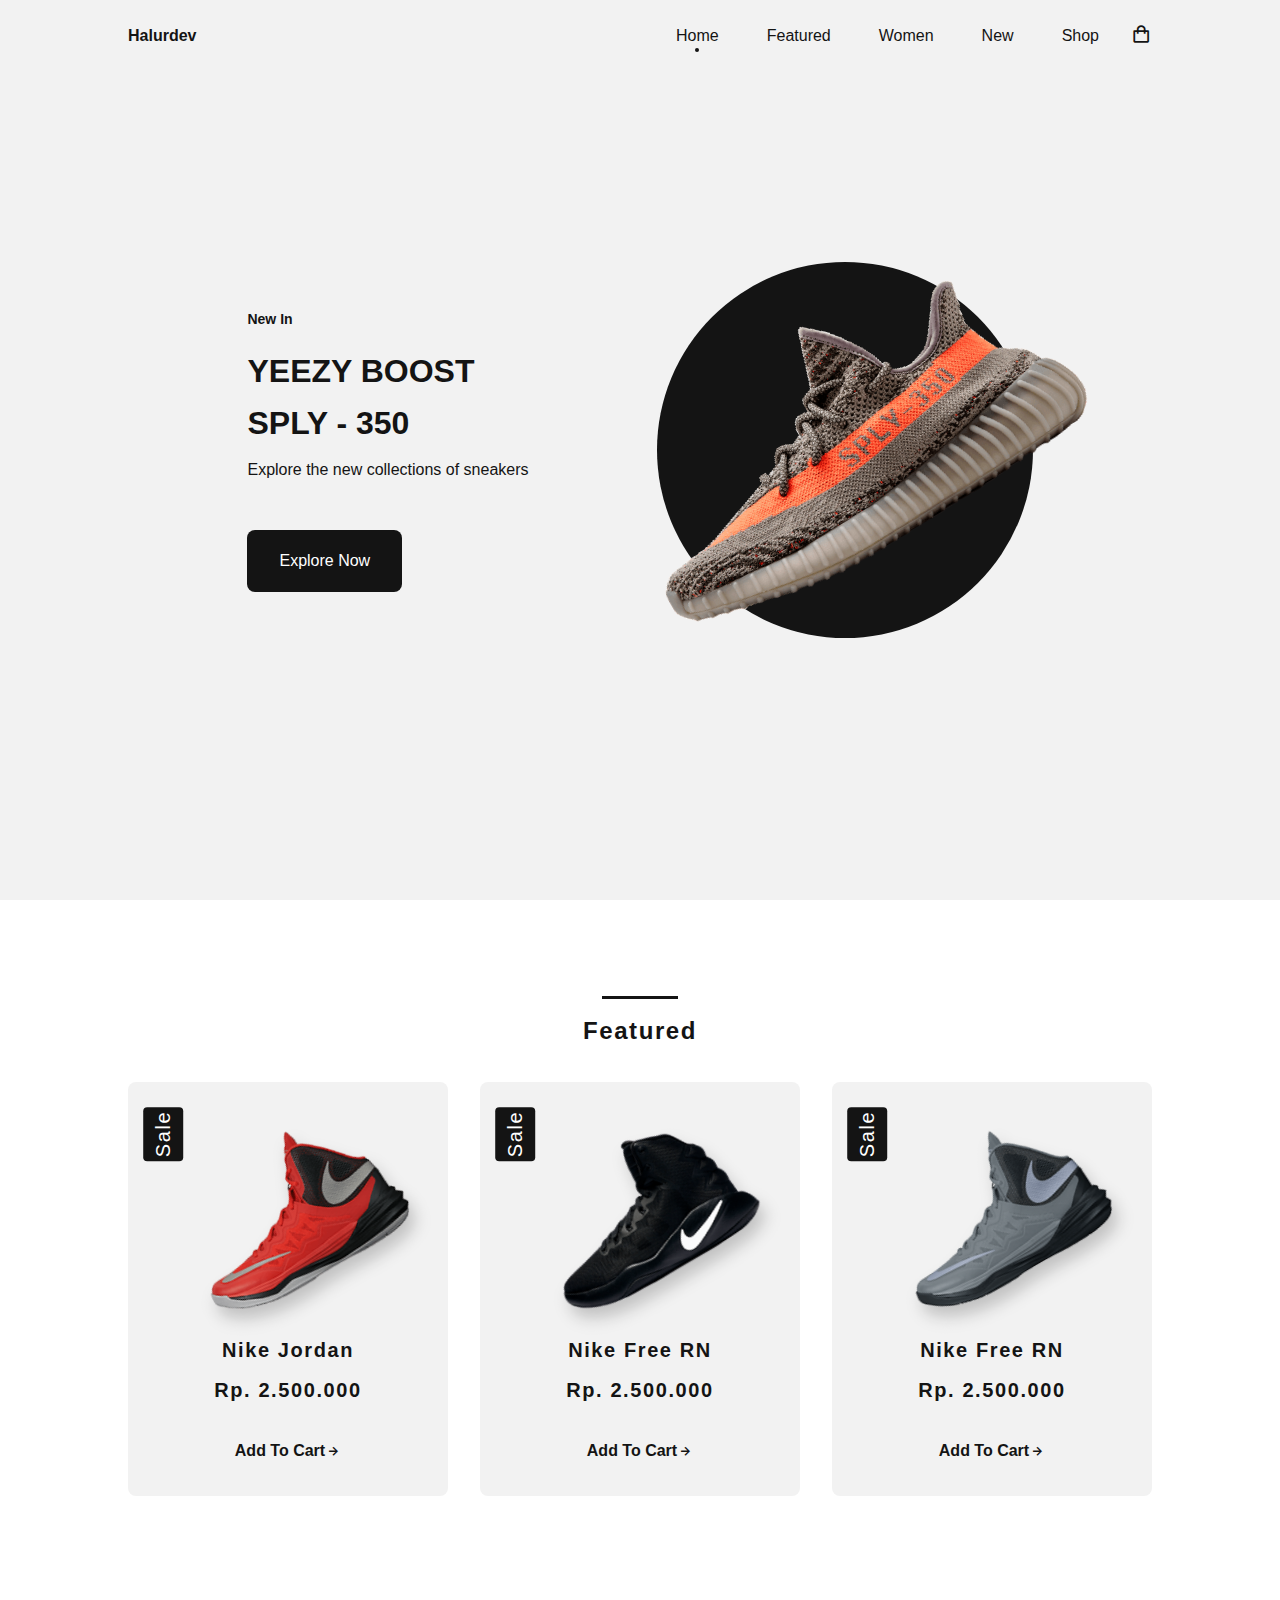
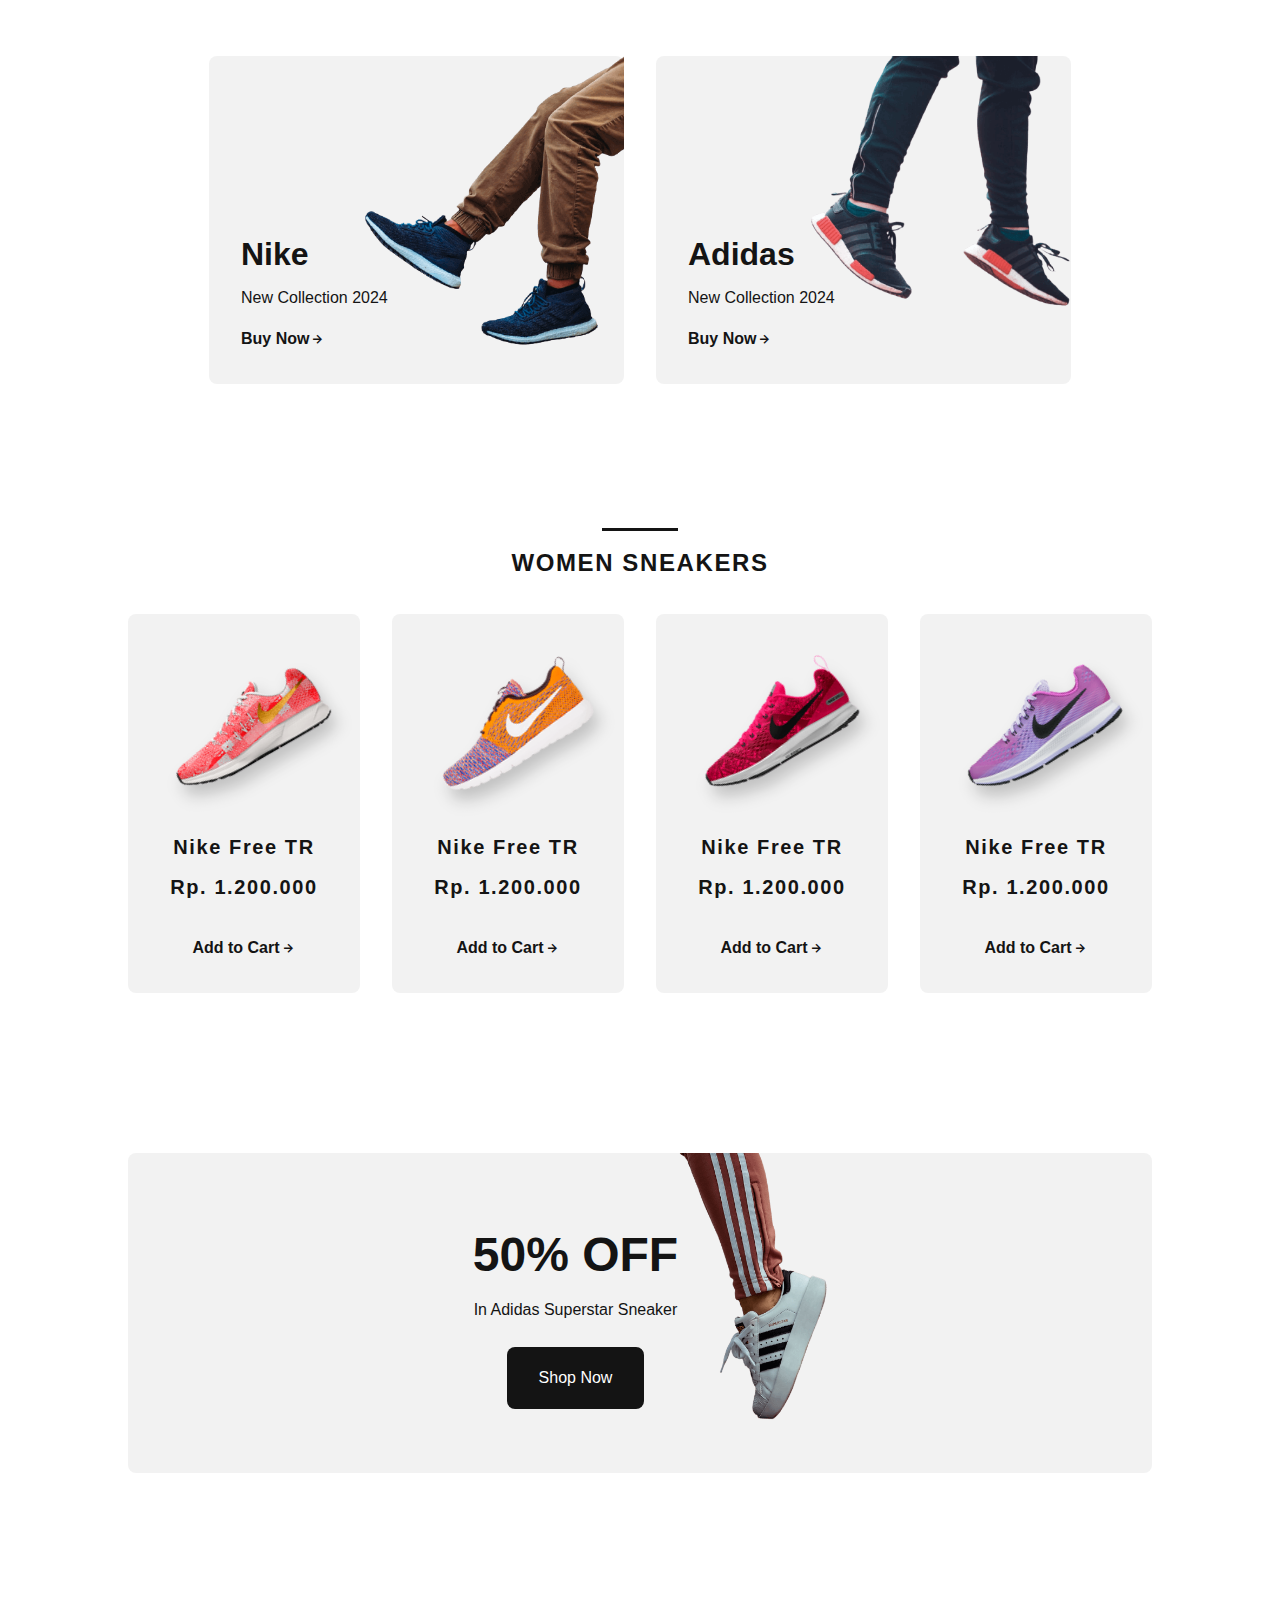
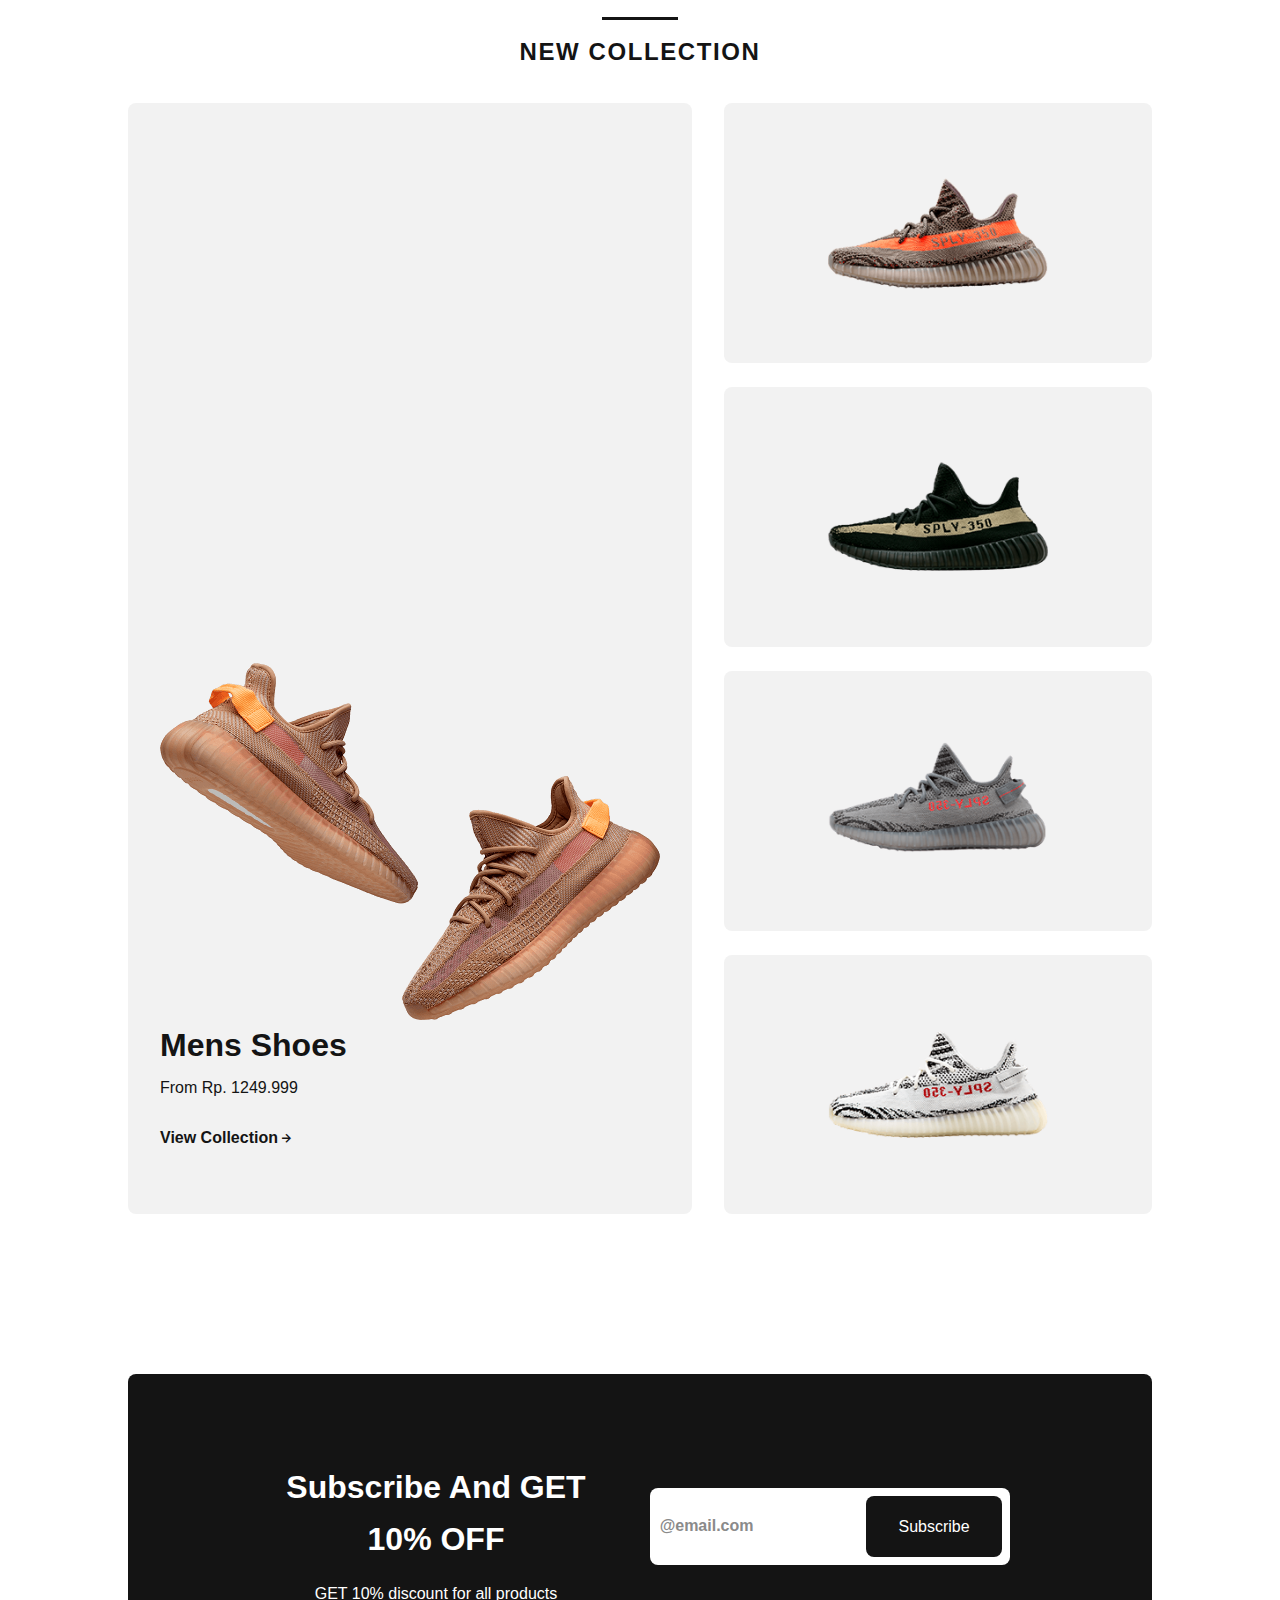
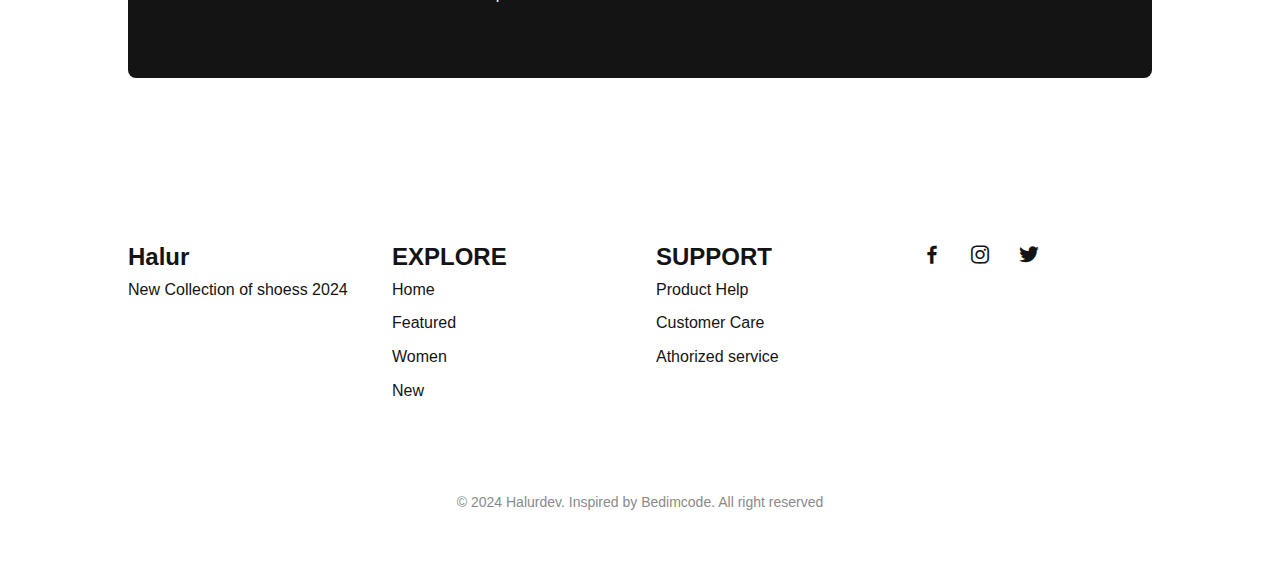
==== commit f5f10a9a: "fix: year collection" ====
--- a/index.html
+++ b/index.html
@@ -102,7 +102,7 @@
                 <div class="collection__card">
                     <div class="collection__data">
                         <h3 class="collection__name">Nike</h3>
-                        <p class="collection__description">New Collection 2020</p>
+                        <p class="collection__description">New Collection 2024</p>
                         <a href="#" class="button-light">Buy Now<i class='bx bx-right-arrow-alt'></i></a>
                     </div>
 
@@ -111,7 +111,7 @@
                 <div class="collection__card">
                     <div class="collection__data">
                         <h3 class="collection__name">Adidas</h3>
-                        <p class="collection__description">New Collection 2020</p>
+                        <p class="collection__description">New Collection 2024</p>
                         <a href="#" class="button-light">Buy Now<i class='bx bx-right-arrow-alt'></i></a>
                     </div>
 
